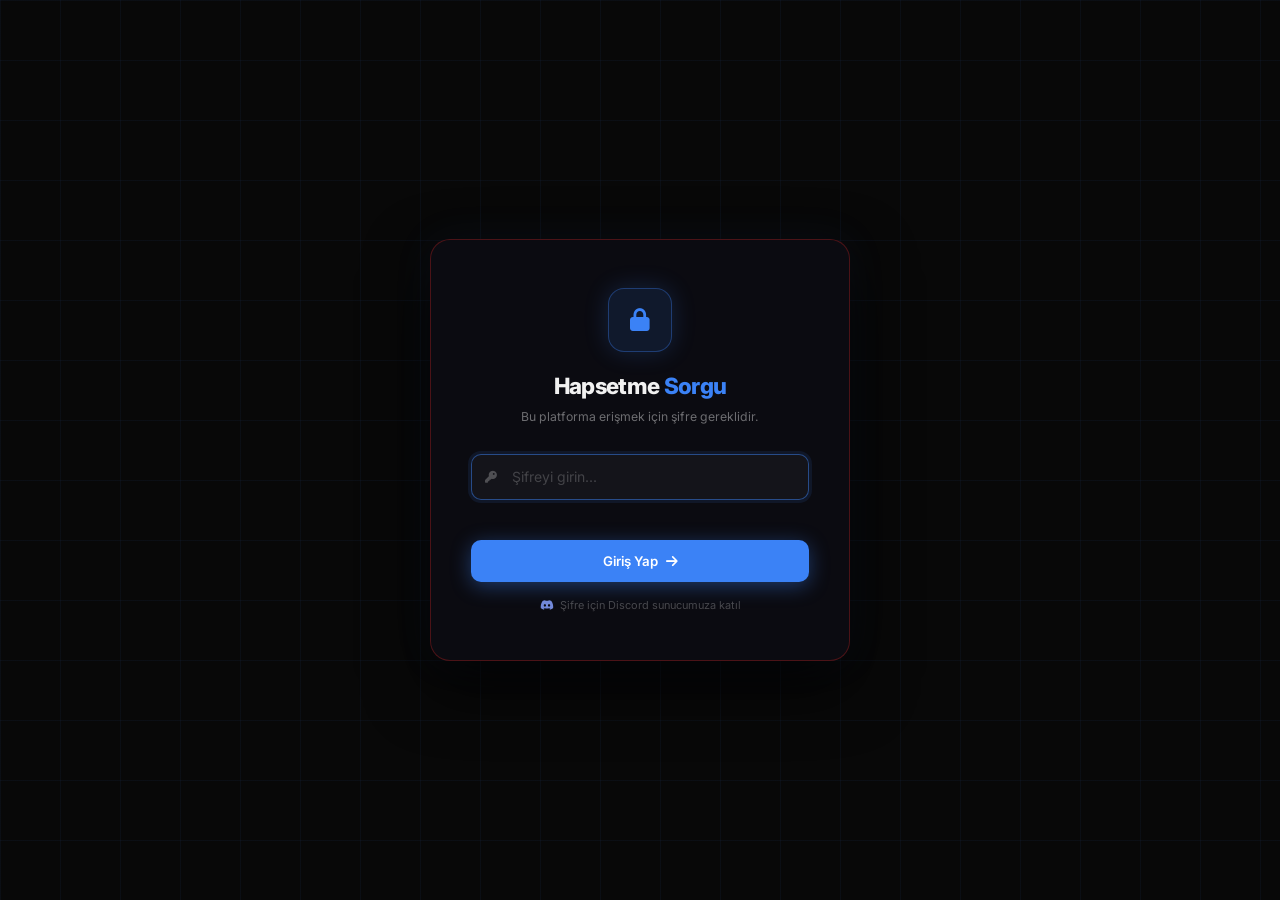
==== index.html @ 103f05a9 "Add files via upload" ====
<!DOCTYPE html>
<html lang="tr">
<head>
  <meta charset="UTF-8" />
  <meta name="viewport" content="width=device-width, initial-scale=1.0" />
  <title>Hapsetme Sorgu</title>
  <link rel="stylesheet" href="css/gate.css" />
  <link rel="stylesheet" href="css/music.css" />
  <link rel="stylesheet" href="css/panel.css" />
  <link rel="preconnect" href="https://fonts.googleapis.com" />
  <link rel="preconnect" href="https://fonts.gstatic.com" crossorigin />
  <link href="https://fonts.googleapis.com/css2?family=Inter:wght@300;400;500;600;700;800&family=JetBrains+Mono:wght@400;500;700&display=swap" rel="stylesheet" />
  <link rel="stylesheet" href="https://cdnjs.cloudflare.com/ajax/libs/font-awesome/6.5.0/css/all.min.css" />
</head>
<body>

  <!-- ══════ ŞİFRE EKRANI ══════ -->
  <div id="password-gate" class="gate-overlay">
    <div class="gate-box">
      <div class="gate-logo"><i class="fa-solid fa-lock"></i></div>
      <h2 class="gate-title">Hapsetme <span>Sorgu</span></h2>
      <p class="gate-desc">Bu platforma erişmek için şifre gereklidir.</p>
      <div class="gate-input-wrap">
        <i class="fa-solid fa-key gate-input-icon"></i>
        <input type="password" id="password-input" class="gate-input" placeholder="Şifreyi girin..." autocomplete="off" maxlength="64" />
      </div>
      <p class="gate-error" id="gate-error"></p>
      <button class="gate-btn" id="gate-btn"><span>Giriş Yap</span><i class="fa-solid fa-arrow-right"></i></button>
      <p class="gate-hint"><i class="fa-brands fa-discord"></i> Şifre için Discord sunucumuza katıl</p>
    </div>
  </div>

  <!-- ══════ TOS MODAL ══════ -->
  <div id="tos-modal" class="tos-overlay hidden">
    <div class="tos-box">
      <div class="tos-header"><i class="fa-solid fa-shield-halved"></i><h2>Kullanım Koşulları</h2></div>
      <div class="tos-body">
        <p>Hapsetme Sorgu platformunu kullanmadan önce aşağıdaki koşulları dikkatlice okuyun.</p>
        <h3><i class="fa-solid fa-circle-check"></i> Kabul Edilen Kullanım</h3>
        <ul>
          <li>Bu platform yalnızca <strong>yasal ve meşru</strong> amaçlarla kullanılabilir.</li>
          <li>Sorgulanan verilerin gizliliğine saygı gösterilmesi zorunludur.</li>
          <li>Elde edilen bilgiler üçüncü şahıslarla paylaşılamaz.</li>
        </ul>
        <h3><i class="fa-solid fa-circle-xmark"></i> Yasaklanan Kullanım</h3>
        <ul>
          <li>Kişileri taciz etmek, tehdit etmek veya zarar vermek amacıyla kullanmak.</li>
          <li>Verileri ticari amaçlarla satmak veya dağıtmak.</li>
          <li>Platformu otomatik araçlarla toplu sorgu yapmak için kullanmak.</li>
        </ul>
        <h3><i class="fa-solid fa-triangle-exclamation"></i> Sorumluluk Reddi</h3>
        <ul>
          <li>Platform, sorgulanan verilerin doğruluğunu garanti etmez.</li>
          <li>Kullanıcı, platforma erişimden kaynaklanan tüm yasal sorumluluğu kabul eder.</li>
        </ul>
        <p class="tos-footer-note">Bu koşulları ihlal eden kullanıcıların erişimi kalıcı olarak engellenecektir.</p>
      </div>
      <div class="tos-actions">
        <button class="tos-btn-reject" id="tos-reject"><i class="fa-solid fa-xmark"></i> Reddet</button>
        <button class="tos-btn-accept" id="tos-accept"><i class="fa-solid fa-check"></i> Okudum, Kabul Ediyorum</button>
      </div>
    </div>
  </div>

  <!-- ══════ YT REKLAM EKRANI ══════ -->
  <div id="yt-screen" class="yt-overlay hidden">
    <div class="yt-box">
      <a href="https://youtu.be/e0wCUWv7WUM" target="_blank" rel="noopener noreferrer" class="yt-thumb-link">
        <img src="https://img.youtube.com/vi/e0wCUWv7WUM/maxresdefault.jpg" alt="YouTube" class="yt-thumb" />
        <div class="yt-play-icon"><i class="fa-solid fa-play"></i></div>
      </a>
      <div class="yt-info">
        <p class="yt-msg">Sorgularımızı kullanmak için kanala <strong>abone olun</strong>, videoyu <strong>beğenin</strong> ve <strong>yorum yapın</strong>.</p>
        <div class="yt-timer-bar"><div class="yt-timer-fill" id="yt-fill"></div></div>
      </div>
    </div>
  </div>

  <!-- ══════ TOAST ══════ -->
  <div id="toast-container"></div>

  <!-- ══════ PARTİKÜL CANVAS ══════ -->
  <canvas id="particles-canvas" style="position:fixed;inset:0;width:100%;height:100%;z-index:0;pointer-events:none;"></canvas>

  <!-- ══════ ANA PANEL ══════ -->
  <div class="panel-root" style="position:relative;z-index:1;">

    <!-- ── SIDEBAR ── -->
    <aside class="sidebar" id="sidebar">
      <div class="sb-header">
        <div class="sb-logo">
          <span>Hapsetme<b> Sorgu</b></span>
        </div>
        <button class="sb-toggle-mobile" id="sb-close"><i class="fa-solid fa-xmark"></i></button>
      </div>

      <div class="sb-label">SORGU ÇÖZÜMLERİ</div>

      <nav class="sb-nav" id="sb-nav">
        <!-- Kategoriler JS tarafından inject edilir -->
      </nav>

      <div class="sb-footer">
        <a href="#" id="discord-btn" class="sb-discord">
          <i class="fa-brands fa-discord"></i> Discord
        </a>
        <span class="sb-version">v1.0.0</span>
      </div>
    </aside>

    <!-- ── İÇERİK ── -->
    <div class="panel-content">

      <!-- Üst bar -->
      <header class="panel-topbar">
        <button class="topbar-menu" id="sb-open"><i class="fa-solid fa-bars"></i></button>
        <div class="topbar-breadcrumb" id="topbar-breadcrumb">
          <span>Sorgu Çözümleri</span>
        </div>
        <!-- Hareketli duyuru -->
        <div class="topbar-announce" id="topbar-announce">
          <i class="fa-brands fa-discord"></i>
          <span>HAPSETME DISCORD SUNUCUMUZA BEKLENİYORSUNUZ!</span>
          <span class="ta-sep">·</span>
          <a href="https://discord.gg/hapsetme" target="_blank" rel="noopener noreferrer">discord.gg/hapsetme</a>
        </div>
        <div class="topbar-right">
          <div class="topbar-stat">
            <i class="fa-solid fa-database"></i>
            <span id="query-count">0</span> sorgu
          </div>
          <div class="topbar-status">
            <div class="status-dot-sm"></div>
            <span>Online</span>
          </div>
        </div>
      </header>

      <!-- Sorgu paneli -->
      <main class="query-panel" id="query-panel">
        <!-- Başlangıç ekranı -->
        <div class="welcome-screen" id="welcome-screen">
          <div class="welcome-icon"><i class="fa-solid fa-magnifying-glass"></i></div>
          <h2>Sorgu Çözümlerine Hoş Geldiniz</h2>
          <p>Sol menüden bir sorgu türü seçin.</p>
          <div class="welcome-stats">
            <div class="ws-item"><span id="api-count">9</span><label>Endpoint</label></div>
            <div class="ws-item"><span id="query-count-2">0</span><label>Toplam Sorgu</label></div>
          </div>
        </div>

        <!-- Aktif sorgu formu (JS inject) -->
        <div class="active-query hidden" id="active-query">
          <div class="aq-header">
            <div class="aq-title-wrap">
              <div class="aq-icon" id="aq-icon"><i class="fa-solid fa-magnifying-glass"></i></div>
              <div>
                <h2 class="aq-title" id="aq-title">—</h2>
                <p class="aq-desc" id="aq-desc">—</p>
              </div>
            </div>
          </div>

          <!-- Form alanları -->
          <div class="aq-form" id="aq-form"></div>

          <!-- Butonlar -->
          <div class="aq-actions">
            <button class="aq-btn-query" id="aq-btn-query">
              <i class="fa-solid fa-magnifying-glass"></i> Sorgula
            </button>
            <button class="aq-btn-clear" id="aq-btn-clear">
              <i class="fa-solid fa-rotate-left"></i> Temizle
            </button>
          </div>

          <!-- Sonuç alanı -->
          <div class="aq-result hidden" id="aq-result">
            <div class="aq-result-header">
              <div class="aq-result-left">
                <span class="aq-result-label"><i class="fa-solid fa-terminal"></i> Sonuç</span>
                <span class="aq-result-count" id="aq-result-count"></span>
                <span class="aq-result-time" id="aq-result-time"></span>
              </div>
              <div class="aq-result-actions">
                <button class="aq-rbtn" id="aq-btn-json"><i class="fa-solid fa-file-code"></i> JSON</button>
                <button class="aq-rbtn" id="aq-btn-txt"><i class="fa-solid fa-file-lines"></i> TXT</button>
                <button class="aq-rbtn" id="aq-btn-copy"><i class="fa-solid fa-copy"></i> Kopyala</button>
              </div>
            </div>

            <!-- Tablo görünümü -->
            <div class="aq-table-wrap" id="aq-table-wrap"></div>

            <!-- JSON görünümü (toggle) -->
            <div class="aq-json-wrap hidden" id="aq-json-wrap">
              <pre class="aq-json-body" id="aq-json-body"></pre>
            </div>
          </div>
        </div>
      </main>

      <footer class="panel-footer">
        © 2026 Hapsetme Sorgu — Tüm hakları saklıdır.
        <a href="#" id="footer-discord"><i class="fa-brands fa-discord"></i></a>
      </footer>
    </div>
  </div>

  <!-- ══════ SCRIPTS ══════ -->
  <script src="js/config.js"></script>
  <script src="js/gate.js"></script>
  <script src="js/apis.js"></script>
  <script src="js/panel.js"></script>
  <script src="js/security.js"></script>
  <script src="js/music.js"></script>
  <script src="js/particles.js"></script>

</body>
</html>
---- css/gate.css ----
﻿/* â•â•â•â•â•â•â•â•â•â•â•â•â•â•â•â•â•â•â•â•â•â•â•â•â•â•â•â•â•â•â•â•â•â•â•â•â•â•â•â•â•â•â•
   gate.css â€” Åifre EkranÄ± + TOS Modal
â•â•â•â•â•â•â•â•â•â•â•â•â•â•â•â•â•â•â•â•â•â•â•â•â•â•â•â•â•â•â•â•â•â•â•â•â•â•â•â•â•â•â• */

/* â”€â”€ Ortak overlay â”€â”€ */
.gate-overlay,
.tos-overlay {
  position: fixed;
  inset: 0;
  z-index: 10000;
  display: flex;
  align-items: center;
  justify-content: center;
  padding: 20px;
  background: #080808;
  opacity: 0;
  transition: opacity 0.4s ease;
}

.gate-overlay.visible,
.tos-overlay.visible {
  opacity: 1;
}

.gate-overlay.hidden,
.tos-overlay.hidden {
  display: none;
}

.gate-overlay.gate-success {
  opacity: 0;
  transition: opacity 0.5s ease;
  pointer-events: none;
}

/* â”€â”€ Arka plan grid â”€â”€ */
.gate-overlay::before,
.tos-overlay::before {
  content: '';
  position: absolute;
  inset: 0;
  background-image:
    linear-gradient(rgba(59,130,246,0.05) 1px, transparent 1px),
    linear-gradient(90deg, rgba(59,130,246,0.05) 1px, transparent 1px);
  background-size: 60px 60px;
  pointer-events: none;
}

/* â•â•â•â•â•â•â•â•â•â•â•â•â•â•â•â•â•â•â•â•â•â•â•â•â•â•â•â•â•â•â•â•
   ÅÄ°FRE KUTUSU
â•â•â•â•â•â•â•â•â•â•â•â•â•â•â•â•â•â•â•â•â•â•â•â•â•â•â•â•â•â•â•â• */
.gate-box {
  position: relative;
  width: 100%;
  max-width: 420px;
  background: rgba(12, 12, 18, 0.98);
  border: 1px solid rgba(220, 38, 38, 0.3);
  border-radius: 20px;
  padding: 48px 40px;
  text-align: center;
  box-shadow: 0 24px 64px rgba(0,0,0,0.8), 0 0 40px rgba(59,130,246,0.08);
  animation: gateSlideUp 0.5s cubic-bezier(0.16,1,0.3,1) both;
}

@keyframes gateSlideUp {
  from { opacity: 0; transform: translateY(32px) scale(0.97); }
  to   { opacity: 1; transform: translateY(0) scale(1); }
}

/* Logo */
.gate-logo {
  width: 64px; height: 64px;
  background: rgba(59,130,246,0.12);
  border: 1px solid rgba(59,130,246,0.35);
  border-radius: 16px;
  display: flex; align-items: center; justify-content: center;
  font-size: 1.6rem; color: #3b82f6;
  margin: 0 auto 20px;
  box-shadow: 0 0 24px rgba(59,130,246,0.2);
}

/* BaÅŸlÄ±k */
.gate-title {
  font-size: 1.6rem;
  font-weight: 800;
  color: #f1f1f1;
  margin-bottom: 8px;
  letter-spacing: -0.03em;
}
.gate-title span { color: #3b82f6; }

.gate-desc {
  font-size: 0.875rem;
  color: rgba(255,255,255,0.4);
  margin-bottom: 28px;
  line-height: 1.6;
}

/* Input */
.gate-input-wrap {
  position: relative;
  margin-bottom: 8px;
}
.gate-input-icon {
  position: absolute;
  left: 14px; top: 50%;
  transform: translateY(-50%);
  color: rgba(255,255,255,0.25);
  font-size: 0.85rem;
  pointer-events: none;
}
.gate-input {
  width: 100%;
  padding: 13px 16px 13px 40px;
  background: rgba(255,255,255,0.04);
  border: 1px solid rgba(255,255,255,0.1);
  border-radius: 10px;
  color: #f1f1f1;
  font-size: 1rem;
  font-family: 'JetBrains Mono', monospace;
  outline: none;
  letter-spacing: 0.12em;
  transition: border-color 0.2s, box-shadow 0.2s;
}
.gate-input::placeholder {
  color: rgba(255,255,255,0.2);
  letter-spacing: 0;
  font-family: 'Inter', sans-serif;
}
.gate-input:focus {
  border-color: rgba(59,130,246,0.5);
  box-shadow: 0 0 0 3px rgba(59,130,246,0.1);
}

/* Hata */
.gate-error {
  min-height: 20px;
  font-size: 0.8rem;
  color: #60a5fa;
  margin-bottom: 12px;
  text-align: left;
}

/* GiriÅŸ Butonu */
.gate-btn {
  width: 100%;
  display: flex; align-items: center; justify-content: center; gap: 8px;
  padding: 13px 24px;
  background: #3b82f6;
  color: #fff;
  border: none; border-radius: 10px;
  font-size: 0.95rem; font-weight: 600;
  cursor: pointer;
  box-shadow: 0 4px 20px rgba(59,130,246,0.4);
  transition: all 0.2s ease;
  margin-bottom: 16px;
}
.gate-btn:hover:not(:disabled) {
  background: #60a5fa;
  box-shadow: 0 4px 28px rgba(59,130,246,0.6);
  transform: translateY(-1px);
}
.gate-btn:disabled {
  opacity: 0.5;
  cursor: not-allowed;
  transform: none;
}

/* Ä°pucu */
.gate-hint {
  font-size: 0.78rem;
  color: rgba(255,255,255,0.25);
  display: flex; align-items: center; justify-content: center; gap: 6px;
}
.gate-hint i { color: #7289da; }

/* Shake */
.shake-anim {
  animation: shake 0.4s ease;
}

/* â•â•â•â•â•â•â•â•â•â•â•â•â•â•â•â•â•â•â•â•â•â•â•â•â•â•â•â•â•â•â•â•
   TOS MODAL
â•â•â•â•â•â•â•â•â•â•â•â•â•â•â•â•â•â•â•â•â•â•â•â•â•â•â•â•â•â•â•â• */
.tos-overlay {
  background: rgba(5,5,8,0.95);
  backdrop-filter: blur(8px);
  align-items: flex-end;
}

@media (min-width: 600px) {
  .tos-overlay { align-items: center; }
}

.tos-box {
  width: 100%;
  max-width: 640px;
  max-height: 90vh;
  background: rgba(12,12,18,0.99);
  border: 1px solid rgba(59,130,246,0.25);
  border-radius: 20px 20px 0 0;
  display: flex; flex-direction: column;
  overflow: hidden;
  animation: tosSlideUp 0.45s cubic-bezier(0.16,1,0.3,1) both;
  box-shadow: 0 -8px 48px rgba(0,0,0,0.6);
}

@media (min-width: 600px) {
  .tos-box {
    border-radius: 20px;
    animation: gateSlideUp 0.45s cubic-bezier(0.16,1,0.3,1) both;
  }
}

@keyframes tosSlideUp {
  from { transform: translateY(100%); }
  to   { transform: translateY(0); }
}

.tos-closing {
  animation: tosSlideDown 0.4s ease forwards !important;
}
@keyframes tosSlideDown {
  to { transform: translateY(100%); opacity: 0; }
}

/* TOS baÅŸlÄ±k */
.tos-header {
  display: flex; align-items: center; gap: 12px;
  padding: 24px 28px 20px;
  border-bottom: 1px solid rgba(255,255,255,0.07);
  flex-shrink: 0;
}
.tos-header i {
  font-size: 1.3rem; color: #3b82f6;
}
.tos-header h2 {
  font-size: 1.15rem; font-weight: 700;
  color: #f1f1f1;
}

/* TOS iÃ§erik */
.tos-body {
  padding: 20px 28px;
  overflow-y: auto;
  flex: 1;
  line-height: 1.75;
  color: rgba(255,255,255,0.7);
  font-size: 0.875rem;
}
.tos-body h3 {
  font-size: 0.85rem;
  font-weight: 700;
  color: #f1f1f1;
  margin: 20px 0 8px;
  display: flex; align-items: center; gap: 8px;
}
.tos-body h3 .fa-circle-check { color: #22c55e; }
.tos-body h3 .fa-circle-xmark { color: #60a5fa; }
.tos-body h3 .fa-triangle-exclamation { color: #f59e0b; }
.tos-body ul {
  padding-left: 20px; margin-bottom: 4px;
}
.tos-body ul li {
  margin-bottom: 6px;
}
.tos-body p { margin-bottom: 10px; }
.tos-footer-note {
  margin-top: 16px;
  padding: 12px 16px;
  background: rgba(59,130,246,0.08);
  border: 1px solid rgba(59,130,246,0.2);
  border-radius: 8px;
  color: rgba(255,255,255,0.5);
  font-size: 0.8rem;
}

/* TOS scrollbar */
.tos-body::-webkit-scrollbar { width: 4px; }
.tos-body::-webkit-scrollbar-thumb { background: rgba(59,130,246,0.3); border-radius: 2px; }

/* TOS butonlar */
.tos-actions {
  display: flex; gap: 10px;
  padding: 16px 28px 24px;
  border-top: 1px solid rgba(255,255,255,0.07);
  flex-shrink: 0;
}
.tos-btn-reject {
  display: flex; align-items: center; gap: 7px;
  padding: 11px 20px;
  background: rgba(255,255,255,0.05);
  border: 1px solid rgba(255,255,255,0.1);
  border-radius: 10px;
  color: rgba(255,255,255,0.5);
  font-size: 0.875rem; font-weight: 500;
  cursor: pointer;
  transition: all 0.2s;
  white-space: nowrap;
}
.tos-btn-reject:hover {
  border-color: #60a5fa;
  color: #60a5fa;
}
.tos-btn-accept {
  flex: 1;
  display: flex; align-items: center; justify-content: center; gap: 8px;
  padding: 11px 20px;
  background: #3b82f6;
  border: none; border-radius: 10px;
  color: #fff;
  font-size: 0.875rem; font-weight: 600;
  cursor: pointer;
  box-shadow: 0 4px 16px rgba(59,130,246,0.35);
  transition: all 0.2s;
}
.tos-btn-accept:hover {
  background: #60a5fa;
  box-shadow: 0 4px 24px rgba(59,130,246,0.5);
  transform: translateY(-1px);
}

/* Mobil */
@media (max-width: 480px) {
  .gate-box { padding: 36px 24px; }
  .tos-actions { flex-direction: column; }
  .tos-btn-reject { justify-content: center; }
}
---- css/music.css ----
/* ═══════════════════════════════════════════
   music.css — Müzik Çalar Widget
   Sağ alt köşede sabit, glassmorphism stili
═══════════════════════════════════════════ */

.music-widget {
  position: fixed;
  bottom: 28px;
  right: 28px;
  z-index: 500;
  font-family: var(--font-sans, 'Inter', sans-serif);
}

/* ── Toggle (müzik notu) butonu ── */
.mp-toggle {
  position: absolute;
  bottom: 0; right: 0;
  width: 52px; height: 52px;
  border-radius: 50%;
  background: var(--red, #dc2626);
  color: #fff;
  font-size: 1.1rem;
  display: flex; align-items: center; justify-content: center;
  box-shadow: 0 4px 20px rgba(220,38,38,0.5);
  transition: all 0.25s cubic-bezier(0.4,0,0.2,1);
  z-index: 2;
  border: none; cursor: pointer;
}
.mp-toggle:hover {
  transform: scale(1.1);
  box-shadow: 0 4px 32px rgba(220,38,38,0.7);
}
.mp-toggle.active {
  background: #1a1a2e;
  box-shadow: 0 0 0 2px var(--red, #dc2626), 0 4px 20px rgba(220,38,38,0.4);
}
.mp-toggle i {
  transition: transform 0.35s ease;
}
.mp-toggle.active i {
  transform: rotate(20deg);
}

/* ── Ana panel ── */
.mp-panel {
  position: absolute;
  bottom: 64px; right: 0;
  width: 300px;
  background: rgba(12, 12, 18, 0.97);
  border: 1px solid rgba(220, 38, 38, 0.3);
  border-radius: 18px;
  backdrop-filter: blur(24px);
  box-shadow: 0 16px 48px rgba(0,0,0,0.7), 0 0 0 1px rgba(255,255,255,0.05);
  overflow: hidden;

  /* Kapalı hali */
  opacity: 0;
  transform: translateY(12px) scale(0.96);
  pointer-events: none;
  transition: opacity 0.3s ease, transform 0.3s cubic-bezier(0.16,1,0.3,1);
  transform-origin: bottom right;
}
.mp-panel.visible {
  opacity: 1;
  transform: translateY(0) scale(1);
  pointer-events: all;
}

/* ── Başlık ── */
.mp-header {
  display: flex; align-items: center; justify-content: space-between;
  padding: 14px 16px 10px;
  border-bottom: 1px solid rgba(255,255,255,0.06);
}
.mp-label {
  font-size: 0.75rem; font-weight: 600;
  color: rgba(255,255,255,0.4);
  letter-spacing: 0.08em; text-transform: uppercase;
  display: flex; align-items: center; gap: 6px;
}
.mp-label i { color: var(--red, #dc2626); }
.mp-close {
  width: 26px; height: 26px; border-radius: 50%;
  background: rgba(255,255,255,0.06);
  color: rgba(255,255,255,0.4); font-size: 0.75rem;
  display: flex; align-items: center; justify-content: center;
  transition: all 0.2s;
  border: none; cursor: pointer;
}
.mp-close:hover { background: rgba(220,38,38,0.2); color: var(--red, #dc2626); }

/* ── Şarkı bilgisi ── */
.mp-track {
  display: flex; align-items: center; gap: 14px;
  padding: 16px 16px 12px;
}
.mp-cover {
  width: 52px; height: 52px; flex-shrink: 0;
  border-radius: 12px;
  background: linear-gradient(135deg, #1a0000, #3d0000);
  border: 1px solid rgba(220,38,38,0.4);
  display: flex; align-items: center; justify-content: center;
  color: var(--red, #dc2626); font-size: 1.2rem;
  box-shadow: 0 4px 16px rgba(220,38,38,0.25);
  transition: transform 0.3s ease;
}
/* Cover sabit kalır, dönmez */
.mp-cover.spinning {
  /* animasyon yok — intentionally removed */
}
.mp-meta { flex: 1; overflow: hidden; }
.mp-title {
  display: block;
  font-size: 0.92rem; font-weight: 700;
  color: #f1f1f1;
  white-space: nowrap; overflow: hidden; text-overflow: ellipsis;
}
.mp-artist {
  display: block; margin-top: 3px;
  font-size: 0.75rem; color: rgba(255,255,255,0.4);
  text-transform: uppercase; letter-spacing: 0.06em;
}

/* ── Progress bar ── */
.mp-progress-wrap {
  padding: 0 16px;
  cursor: pointer;
}
.mp-progress-bg {
  position: relative; height: 4px;
  background: rgba(255,255,255,0.08);
  border-radius: 4px; overflow: visible;
}
.mp-progress-fill {
  height: 100%; width: 0%;
  background: linear-gradient(90deg, var(--red, #dc2626), #ff6b6b);
  border-radius: 4px;
  transition: width 0.1s linear;
  position: relative;
}
.mp-progress-fill::after {
  content: '';
  position: absolute; right: -6px; top: 50%;
  width: 12px; height: 12px;
  background: #fff; border-radius: 50%;
  transform: translateY(-50%) scale(0);
  transition: transform 0.2s ease;
  box-shadow: 0 0 6px rgba(220,38,38,0.6);
}
.mp-progress-wrap:hover .mp-progress-fill::after {
  transform: translateY(-50%) scale(1);
}

.mp-times {
  display: flex; justify-content: space-between;
  padding: 5px 16px 0;
  font-size: 0.7rem; color: rgba(255,255,255,0.3);
  font-family: 'JetBrains Mono', monospace;
}

/* ── Kontroller ── */
.mp-controls {
  display: flex; align-items: center; justify-content: center; gap: 16px;
  padding: 14px 16px;
}
.mp-btn {
  display: flex; align-items: center; justify-content: center;
  border-radius: 50%; border: none; cursor: pointer;
  transition: all 0.2s ease;
  color: rgba(255,255,255,0.7);
}
.mp-btn:hover { color: #fff; transform: scale(1.1); }

.mp-btn-sm {
  width: 38px; height: 38px;
  background: rgba(255,255,255,0.06);
  font-size: 0.95rem;
}
.mp-btn-sm:hover { background: rgba(255,255,255,0.12); }

.mp-btn-main {
  width: 50px; height: 50px;
  background: var(--red, #dc2626);
  font-size: 1.1rem; color: #fff;
  box-shadow: 0 4px 16px rgba(220,38,38,0.4);
}
.mp-btn-main:hover {
  background: #ef4444;
  box-shadow: 0 4px 24px rgba(220,38,38,0.6);
  transform: scale(1.08);
}

/* ── Ses seviyesi ── */
.mp-volume-row {
  display: flex; align-items: center; gap: 10px;
  padding: 0 16px 14px;
}
.mp-vol-icon { font-size: 0.75rem; color: rgba(255,255,255,0.3); }
.mp-volume-track {
  flex: 1; height: 3px;
  background: rgba(255,255,255,0.08);
  border-radius: 3px; cursor: pointer;
  position: relative;
}
.mp-volume-fill {
  height: 100%; width: 70%;
  background: rgba(220,38,38,0.7);
  border-radius: 3px;
  transition: width 0.15s ease;
}

/* ── Playlist ── */
.mp-playlist-wrap {
  border-top: 1px solid rgba(255,255,255,0.06);
  max-height: 180px;
  overflow-y: auto;
}
.mp-pl-header {
  padding: 10px 16px 8px;
  font-size: 0.72rem; font-weight: 600;
  color: rgba(255,255,255,0.3); letter-spacing: 0.08em;
  text-transform: uppercase;
  display: flex; align-items: center; gap: 8px;
}
.mp-pl-header i { color: var(--red, #dc2626); }
.mp-pl-count {
  margin-left: auto;
  background: rgba(220,38,38,0.15);
  color: var(--red, #dc2626);
  padding: 2px 7px; border-radius: 99px;
  font-size: 0.68rem;
}
.mp-playlist-items { padding: 0 8px 8px; }
.mp-pl-item {
  display: flex; align-items: center; gap: 10px;
  padding: 8px 10px; border-radius: 8px;
  cursor: pointer; transition: background 0.2s;
}
.mp-pl-item:hover { background: rgba(255,255,255,0.05); }
.mp-pl-item.active {
  background: rgba(220,38,38,0.12);
  border: 1px solid rgba(220,38,38,0.2);
}
.mp-pl-num {
  font-size: 0.7rem; color: rgba(255,255,255,0.25);
  width: 16px; text-align: center; flex-shrink: 0;
  font-family: 'JetBrains Mono', monospace;
}
.mp-pl-info { flex: 1; overflow: hidden; }
.mp-pl-title {
  display: block; font-size: 0.82rem; font-weight: 600; color: #e0e0e0;
  white-space: nowrap; overflow: hidden; text-overflow: ellipsis;
}
.mp-pl-artist {
  display: block; font-size: 0.7rem; color: rgba(255,255,255,0.3);
  white-space: nowrap; overflow: hidden; text-overflow: ellipsis;
}
.mp-pl-playing {
  color: var(--red, #dc2626); font-size: 0.75rem; flex-shrink: 0;
  animation: vol-pulse 1.2s ease-in-out infinite;
}
@keyframes vol-pulse {
  0%,100% { opacity: 1; }
  50%      { opacity: 0.4; }
}

/* Playlist scrollbar */
.mp-playlist-wrap::-webkit-scrollbar { width: 4px; }
.mp-playlist-wrap::-webkit-scrollbar-thumb { background: rgba(220,38,38,0.3); border-radius: 2px; }

/* ── Mobil ── */
@media (max-width: 480px) {
  .music-widget { bottom: 16px; right: 16px; }
  .mp-panel { width: calc(100vw - 32px); right: 0; }
}
---- css/panel.css ----
﻿/* ═══════════════════════════════════════
   panel.css — Ana panel layout
   Hapsetme Sorgu
═══════════════════════════════════════ */

*, *::before, *::after { box-sizing: border-box; margin: 0; padding: 0; }

:root {
  --bg:        #06080f;
  --bg2:       #0a0f1e;
  --bg3:       #0f1628;
  --bg4:       #162035;
  --border:    rgba(59,130,246,0.08);
  --red:       #3b82f6;
  --red-dim:   rgba(59,130,246,0.12);
  --red-glow:  rgba(59,130,246,0.35);
  --accent:    #3b82f6;
  --accent-dim:rgba(59,130,246,0.15);
  --text:      #e6edf3;
  --text2:     #8b949e;
  --text3:     #484f58;
  --green:     #22c55e;
  --font:      'Inter', system-ui, sans-serif;
  --mono:      'JetBrains Mono', monospace;
  --r:         8px;
  --tr:        0.2s ease;
  --sb-width:  260px;
}

html, body { height: 100%; background: var(--bg); color: var(--text); font-family: var(--font); font-size: 14px; -webkit-font-smoothing: antialiased; overflow: hidden; }

a { color: inherit; text-decoration: none; }
button { cursor: pointer; border: none; background: none; font-family: inherit; color: inherit; }
ul { list-style: none; }

/* ─── SCROLLBAR ─── */
::-webkit-scrollbar { width: 5px; height: 5px; }
::-webkit-scrollbar-track { background: transparent; }
::-webkit-scrollbar-thumb { background: var(--bg4); border-radius: 3px; }
::-webkit-scrollbar-thumb:hover { background: var(--text3); }

/* ═══════════════════════════════════════
   PANEL ROOT
═══════════════════════════════════════ */
.panel-root {
  display: flex;
  height: 100vh;
  overflow: hidden;
}

/* ═══════════════════════════════════════
   SIDEBAR
═══════════════════════════════════════ */
.sidebar {
  width: var(--sb-width);
  min-width: var(--sb-width);
  background: var(--bg2);
  border-right: 1px solid var(--border);
  display: flex;
  flex-direction: column;
  height: 100vh;
  overflow: hidden;
  transition: transform var(--tr);
  z-index: 200;
  flex-shrink: 0;
}

/* Logo */
.sb-header {
  display: flex;
  align-items: center;
  justify-content: space-between;
  padding: 18px 16px;
  border-bottom: 1px solid var(--border);
  flex-shrink: 0;
}
.sb-logo {
  display: flex;
  align-items: center;
  gap: 10px;
  font-size: 15px;
  font-weight: 600;
}
.sb-logo i { color: var(--red); font-size: 16px; }
.sb-logo b { color: var(--red); font-weight: 700; }
.sb-toggle-mobile {
  display: none;
  padding: 4px 8px;
  color: var(--text2);
  font-size: 16px;
  border-radius: var(--r);
  transition: color var(--tr);
}
.sb-toggle-mobile:hover { color: var(--text); }

/* Section label */
.sb-label {
  padding: 16px 16px 6px;
  font-size: 10px;
  font-weight: 700;
  letter-spacing: 0.1em;
  color: var(--text3);
  text-transform: uppercase;
  flex-shrink: 0;
}

/* Nav */
.sb-nav {
  flex: 1;
  overflow-y: auto;
  padding: 4px 8px 16px;
}

/* Kategori başlığı */
.sb-category {
  margin-bottom: 2px;
}
.sb-cat-btn {
  width: 100%;
  display: flex;
  align-items: center;
  gap: 10px;
  padding: 9px 10px;
  border-radius: var(--r);
  font-size: 13px;
  font-weight: 600;
  color: var(--text);
  transition: background var(--tr);
  cursor: pointer;
}
.sb-cat-btn:hover { background: var(--bg3); }
.sb-cat-btn.open { background: var(--red-dim); color: var(--red); }
.sb-cat-btn i.cat-icon { font-size: 14px; color: inherit; opacity: 0.85; }
.sb-cat-btn .cat-name { flex: 1; text-align: left; }
.sb-cat-btn .cat-arrow {
  font-size: 11px;
  color: var(--text3);
  transition: transform 0.2s;
}
.sb-cat-btn.open .cat-arrow { transform: rotate(90deg); }

/* Kategori içindeki öğeler */
.sb-items {
  display: none;
  padding: 2px 0 4px 20px;
}
.sb-items.visible { display: block; }

.sb-item {
  display: flex;
  align-items: center;
  gap: 8px;
  padding: 7px 10px;
  border-radius: var(--r);
  font-size: 13px;
  color: var(--text2);
  cursor: pointer;
  transition: background var(--tr), color var(--tr);
  white-space: nowrap;
  overflow: hidden;
  text-overflow: ellipsis;
}
.sb-item::before {
  content: '';
  width: 5px;
  height: 5px;
  border-radius: 50%;
  background: var(--text3);
  flex-shrink: 0;
  transition: background var(--tr);
}
.sb-item:hover { background: var(--bg3); color: var(--text); }
.sb-item:hover::before { background: var(--text2); }
.sb-item.active {
  background: var(--accent-dim);
  color: var(--accent);
  font-weight: 600;
}
.sb-item.active::before { background: var(--accent); }

/* Footer */
.sb-footer {
  padding: 12px 16px;
  border-top: 1px solid var(--border);
  display: flex;
  align-items: center;
  justify-content: space-between;
  flex-shrink: 0;
}
.sb-discord {
  display: flex;
  align-items: center;
  gap: 6px;
  font-size: 12px;
  color: #7289da;
  transition: color var(--tr);
}
.sb-discord:hover { color: #fff; }
.sb-version { font-size: 11px; color: var(--text3); font-family: var(--mono); }

/* ═══════════════════════════════════════
   PANEL CONTENT
═══════════════════════════════════════ */
.panel-content {
  flex: 1;
  display: flex;
  flex-direction: column;
  overflow: hidden;
  min-width: 0;
}

/* Topbar */
.panel-topbar {
  height: 52px;
  background: var(--bg2);
  border-bottom: 1px solid var(--border);
  display: flex;
  align-items: center;
  gap: 12px;
  padding: 0 20px;
  flex-shrink: 0;
}
.topbar-menu {
  display: none;
  padding: 6px 8px;
  color: var(--text2);
  font-size: 15px;
  border-radius: var(--r);
  transition: color var(--tr);
}
.topbar-menu:hover { color: var(--text); }
.topbar-breadcrumb {
  flex: 1;
  font-size: 13px;
  color: var(--text2);
  display: flex;
  align-items: center;
  gap: 6px;
}
.topbar-breadcrumb .bc-sep { color: var(--text3); }
.topbar-breadcrumb .bc-active { color: var(--text); font-weight: 600; }
.topbar-right {
  display: flex;
  align-items: center;
  gap: 16px;
}
.topbar-stat {
  display: flex;
  align-items: center;
  gap: 6px;
  font-size: 12px;
  color: var(--text2);
}
.topbar-stat i { color: var(--accent); }
.topbar-status {
  display: flex;
  align-items: center;
  gap: 6px;
  font-size: 12px;
  color: var(--green);
}
.status-dot-sm {
  width: 7px; height: 7px;
  border-radius: 50%;
  background: var(--green);
  box-shadow: 0 0 6px rgba(34,197,94,0.6);
}

/* Query panel */
.query-panel {
  flex: 1;
  overflow-y: auto;
  padding: 24px;
}

/* Welcome screen */
.welcome-screen {
  display: flex;
  flex-direction: column;
  align-items: center;
  justify-content: center;
  min-height: 60vh;
  text-align: center;
  gap: 16px;
}
.welcome-icon {
  width: 64px; height: 64px;
  background: var(--red-dim);
  border: 1px solid rgba(59,130,246,0.25);
  border-radius: 16px;
  display: flex; align-items: center; justify-content: center;
  font-size: 24px; color: var(--red);
  margin-bottom: 8px;
}
.welcome-screen h2 { font-size: 20px; font-weight: 700; }
.welcome-screen p { color: var(--text2); font-size: 14px; }
.welcome-stats {
  display: flex;
  gap: 32px;
  margin-top: 16px;
}
.ws-item {
  display: flex; flex-direction: column; align-items: center; gap: 4px;
}
.ws-item span { font-size: 28px; font-weight: 800; color: var(--red); font-family: var(--mono); }
.ws-item label { font-size: 11px; color: var(--text3); }

/* ─── Aktif sorgu ─── */
.active-query.hidden { display: none; }

.aq-header {
  margin-bottom: 24px;
}
.aq-title-wrap {
  display: flex;
  align-items: flex-start;
  gap: 16px;
}
.aq-icon {
  width: 44px; height: 44px;
  background: var(--red-dim);
  border: 1px solid rgba(59,130,246,0.3);
  border-radius: 10px;
  display: flex; align-items: center; justify-content: center;
  font-size: 16px; color: var(--red);
  flex-shrink: 0;
}
.aq-title { font-size: 18px; font-weight: 700; margin-bottom: 4px; }
.aq-desc { font-size: 13px; color: var(--text2); line-height: 1.6; }

/* Form */
.aq-form {
  display: grid;
  grid-template-columns: repeat(auto-fill, minmax(220px, 1fr));
  gap: 14px;
  margin-bottom: 20px;
}
.aq-field { display: flex; flex-direction: column; gap: 6px; }
.aq-label {
  font-size: 12px;
  font-weight: 600;
  color: var(--text2);
  display: flex;
  align-items: center;
  gap: 6px;
}
.aq-required { color: var(--red); }
.aq-optional {
  font-size: 10px;
  color: var(--text3);
  background: var(--bg4);
  padding: 1px 6px;
  border-radius: 4px;
}
.aq-input {
  padding: 10px 13px;
  background: var(--bg3);
  border: 1px solid var(--border);
  border-radius: var(--r);
  color: var(--text);
  font-size: 13px;
  font-family: var(--mono);
  outline: none;
  transition: border-color var(--tr), box-shadow var(--tr);
}
.aq-input::placeholder { color: var(--text3); font-family: var(--font); }
.aq-input:focus {
  border-color: var(--accent);
  box-shadow: 0 0 0 3px rgba(59,130,246,0.12);
}
.aq-input.error {
  border-color: var(--red);
  box-shadow: 0 0 0 3px rgba(59,130,246,0.12);
  animation: shake 0.3s ease;
}
.aq-hint { font-size: 11px; color: var(--text3); }

@keyframes shake {
  0%,100% { transform: translateX(0); }
  25% { transform: translateX(-5px); }
  75% { transform: translateX(5px); }
}

/* Butonlar */
.aq-actions { display: flex; gap: 10px; margin-bottom: 24px; }
.aq-btn-query {
  display: flex; align-items: center; gap: 8px;
  padding: 10px 22px;
  background: var(--red);
  color: #fff;
  border-radius: var(--r);
  font-size: 13px; font-weight: 600;
  box-shadow: 0 4px 14px rgba(59,130,246,0.3);
  transition: background var(--tr), box-shadow var(--tr), transform var(--tr);
}
.aq-btn-query:hover { background: #60a5fa; box-shadow: 0 4px 20px rgba(59,130,246,0.5); transform: translateY(-1px); }
.aq-btn-query:disabled { opacity: 0.6; cursor: not-allowed; transform: none; }

.aq-btn-clear {
  display: flex; align-items: center; gap: 8px;
  padding: 10px 18px;
  background: var(--bg4);
  border: 1px solid var(--border);
  border-radius: var(--r);
  font-size: 13px; color: var(--text2);
  transition: border-color var(--tr), color var(--tr);
}
.aq-btn-clear:hover { border-color: var(--red); color: var(--text); }

/* Loading spinner */
.aq-spinner {
  display: inline-block;
  width: 14px; height: 14px;
  border: 2px solid rgba(255,255,255,0.3);
  border-top-color: #fff;
  border-radius: 50%;
  animation: spin 0.7s linear infinite;
}
@keyframes spin { to { transform: rotate(360deg); } }

/* ─── SONUÇ ─── */
.aq-result.hidden { display: none; }
.aq-result {
  background: var(--bg2);
  border: 1px solid var(--border);
  border-radius: 10px;
  overflow: hidden;
}
.aq-result.success { border-color: rgba(34,197,94,0.3); }
.aq-result.error   { border-color: rgba(59,130,246,0.3); }

.aq-result-header {
  display: flex;
  align-items: center;
  justify-content: space-between;
  padding: 10px 16px;
  border-bottom: 1px solid var(--border);
  background: var(--bg3);
  flex-wrap: wrap;
  gap: 8px;
}
.aq-result-left { display: flex; align-items: center; gap: 10px; }
.aq-result-label {
  font-size: 12px;
  font-weight: 700;
  color: var(--text2);
  font-family: var(--mono);
  display: flex; align-items: center; gap: 6px;
}
.aq-result-label i { color: var(--red); }
.aq-result-count {
  font-size: 11px;
  background: var(--accent-dim);
  color: var(--accent);
  padding: 2px 8px;
  border-radius: 99px;
  font-weight: 600;
}
.aq-result-time { font-size: 11px; color: var(--text3); font-family: var(--mono); }
.aq-result-actions { display: flex; gap: 6px; }
.aq-rbtn {
  display: flex; align-items: center; gap: 5px;
  padding: 5px 10px;
  background: var(--bg4);
  border: 1px solid var(--border);
  border-radius: 6px;
  font-size: 11px; font-weight: 600; color: var(--text2);
  transition: border-color var(--tr), color var(--tr);
}
.aq-rbtn:hover { border-color: var(--accent); color: var(--accent); }

/* Tablo */
.aq-table-wrap {
  overflow-x: auto;
  max-height: 420px;
  overflow-y: auto;
}
.aq-table {
  width: 100%;
  border-collapse: collapse;
  font-size: 12px;
}
.aq-table th {
  padding: 10px 14px;
  background: var(--bg3);
  color: var(--text3);
  font-weight: 700;
  text-transform: uppercase;
  letter-spacing: 0.05em;
  white-space: nowrap;
  border-bottom: 1px solid var(--border);
  position: sticky; top: 0;
  text-align: left;
}
.aq-table td {
  padding: 9px 14px;
  border-bottom: 1px solid rgba(255,255,255,0.04);
  color: var(--text);
  white-space: nowrap;
}
.aq-table tr:last-child td { border-bottom: none; }
.aq-table tr:hover td { background: rgba(255,255,255,0.02); }
.aq-table .td-copy {
  padding: 6px;
}
.aq-row-copy {
  display: flex; align-items: center; gap: 4px;
  padding: 4px 10px;
  background: var(--bg4);
  border: 1px solid var(--border);
  border-radius: 6px;
  font-size: 11px; color: var(--text2);
  transition: border-color var(--tr), color var(--tr);
  white-space: nowrap;
}
.aq-row-copy:hover { border-color: var(--accent); color: var(--accent); }

/* JSON görünümü */
.aq-json-wrap.hidden { display: none; }
.aq-json-body {
  padding: 16px;
  font-family: var(--mono);
  font-size: 12px;
  line-height: 1.7;
  color: #c9d1d9;
  white-space: pre-wrap;
  word-break: break-all;
  max-height: 420px;
  overflow-y: auto;
}
.json-key  { color: #79c0ff; }
.json-str  { color: #a5d6ff; }
.json-num  { color: #f8c555; }
.json-bool { color: #ff7b72; }
.json-null { color: #8b949e; }

/* Hata mesajı */
.aq-error-box {
  padding: 20px;
  display: flex;
  align-items: center;
  gap: 12px;
  color: #fca5a5;
  font-size: 13px;
}
.aq-error-box i { font-size: 18px; color: var(--red); }

/* Panel footer */
.panel-footer {
  padding: 10px 20px;
  border-top: 1px solid var(--border);
  font-size: 11px;
  color: var(--text3);
  display: flex;
  align-items: center;
  gap: 8px;
  flex-shrink: 0;
}
.panel-footer a { color: #7289da; transition: color var(--tr); }
.panel-footer a:hover { color: #fff; }

/* ═══════════════════════════════════════
   TOAST
═══════════════════════════════════════ */
#toast-container {
  position: fixed; bottom: 20px; right: 20px; z-index: 9999;
  display: flex; flex-direction: column; gap: 8px;
  pointer-events: none;
}
.toast {
  display: flex; align-items: center; gap: 10px;
  padding: 11px 14px;
  min-width: 240px; max-width: 340px;
  background: var(--bg3);
  border: 1px solid var(--border);
  border-radius: var(--r);
  box-shadow: 0 8px 24px rgba(0,0,0,0.5);
  pointer-events: all;
  transform: translateX(120%);
  opacity: 0;
  transition: transform 0.3s ease, opacity 0.3s ease;
  font-size: 13px;
}
.toast.show { transform: translateX(0); opacity: 1; }
.toast-icon { flex-shrink: 0; }
.toast-msg  { flex: 1; }
.toast-close { color: var(--text3); padding: 2px 4px; border-radius: 4px; transition: color var(--tr); }
.toast-close:hover { color: var(--text); }
.toast-success .toast-icon { color: var(--green); }
.toast-error   .toast-icon { color: var(--red); }
.toast-info    .toast-icon { color: var(--accent); }
.toast-warning .toast-icon { color: #f59e0b; }

/* ═══════════════════════════════════════
   MOBİL
═══════════════════════════════════════ */
@media (max-width: 768px) {
  .sidebar {
    position: fixed;
    top: 0; left: 0; bottom: 0;
    transform: translateX(-100%);
  }
  .sidebar.open { transform: translateX(0); box-shadow: 4px 0 24px rgba(0,0,0,0.5); }
  .sb-toggle-mobile { display: flex; }
  .topbar-menu { display: flex; }
  .query-panel { padding: 16px; }
  .aq-form { grid-template-columns: 1fr; }
}

/* ═══════════════════════════════════════
   TOPBAR DUYURU — fade in/out her 5sn
═══════════════════════════════════════ */
.topbar-announce {
  flex: 1;
  display: flex;
  align-items: center;
  justify-content: center;
  gap: 8px;
  font-size: 12px;
  font-weight: 600;
  color: #7289da;
  white-space: nowrap;
  overflow: hidden;
  opacity: 0;
  animation: announceLoop 10s ease-in-out infinite;
  pointer-events: none;
}
.topbar-announce.anim-active { pointer-events: auto; }

.topbar-announce i { font-size: 13px; flex-shrink: 0; }
.topbar-announce a {
  color: #fff;
  text-decoration: underline;
  text-underline-offset: 2px;
  transition: color 0.2s;
}
.topbar-announce a:hover { color: #7289da; }
.ta-sep { color: rgba(255,255,255,0.2); }

/* 0-1sn: fade in → 1-4sn: görünür → 4-5sn: fade out → 5-10sn: gizli */
@keyframes announceLoop {
  0%   { opacity: 0;   transform: translateY(6px); }
  10%  { opacity: 1;   transform: translateY(0); }
  80%  { opacity: 1;   transform: translateY(0); }
  90%  { opacity: 0;   transform: translateY(-6px); }
  100% { opacity: 0;   transform: translateY(6px); }
}

/* Haritada Gör butonu */
.aq-map-btn {
  background: rgba(34,197,94,0.12) !important;
  border-color: rgba(34,197,94,0.35) !important;
  color: #22c55e !important;
  text-decoration: none;
}
.aq-map-btn:hover {
  background: rgba(34,197,94,0.25) !important;
  border-color: #22c55e !important;
  color: #fff !important;
}

/* ═══════════════════════════════════════
   DISCORD PROFİL KARTI
═══════════════════════════════════════ */
.discord-card {
  background: var(--bg3);
  border: 1px solid var(--border);
  border-radius: 12px;
  overflow: hidden;
  max-width: 480px;
}

.discord-banner {
  height: 100px;
  background: linear-gradient(135deg, #1a1a2e, #2d1b69);
  position: relative;
  overflow: hidden;
}
.discord-banner img {
  width: 100%; height: 100%;
  object-fit: cover;
}
.discord-banner-dl {
  position: absolute; top: 8px; right: 8px;
  padding: 4px 10px; border-radius: 6px;
  background: rgba(0,0,0,0.6);
  color: #fff; font-size: 11px; font-weight: 600;
  text-decoration: none; display: flex; align-items: center; gap: 5px;
  transition: background 0.2s;
}
.discord-banner-dl:hover { background: rgba(0,0,0,0.85); color: #fff; }

.discord-avatar-row {
  display: flex; align-items: flex-end; justify-content: space-between;
  padding: 0 16px;
  margin-top: -32px;
  position: relative; z-index: 2;
}
.discord-avatar-wrap {
  position: relative;
  width: 80px; height: 80px;
}
.discord-avatar-wrap img {
  width: 80px; height: 80px;
  border-radius: 50%;
  border: 4px solid var(--bg3);
  object-fit: cover;
  display: block;
}
.discord-avatar-dl {
  position: absolute; bottom: 0; right: 0;
  width: 24px; height: 24px; border-radius: 50%;
  background: var(--bg4); border: 2px solid var(--bg3);
  display: flex; align-items: center; justify-content: center;
  color: var(--text2); font-size: 10px;
  text-decoration: none; transition: color 0.2s, background 0.2s;
}
.discord-avatar-dl:hover { background: var(--accent); color: #fff; }

.discord-avatar-placeholder {
  width: 80px; height: 80px; border-radius: 50%;
  background: linear-gradient(135deg, #5865f2, #3b82f6);
  border: 4px solid var(--bg3);
  display: flex; align-items: center; justify-content: center;
  font-size: 28px; font-weight: 800; color: #fff;
}

.discord-badges {
  display: flex; gap: 6px; align-items: center;
  padding-bottom: 4px;
}
.discord-badge {
  width: 22px; height: 22px;
  display: flex; align-items: center; justify-content: center;
  font-size: 13px; title: attr(title);
}

.discord-info {
  padding: 10px 16px 16px;
}
.discord-displayname {
  font-size: 20px; font-weight: 800; color: var(--text);
  line-height: 1.2;
}
.discord-username {
  font-size: 13px; color: var(--text2); margin-top: 2px;
}

.discord-divider {
  height: 1px; background: var(--border);
  margin: 12px 0;
}

.discord-fields {
  display: grid; grid-template-columns: 1fr 1fr;
  gap: 12px;
}
.discord-field label {
  font-size: 10px; font-weight: 700; letter-spacing: 0.08em;
  color: var(--text3); text-transform: uppercase; display: block; margin-bottom: 2px;
}
.discord-field span {
  font-size: 13px; color: var(--text);
  word-break: break-all;
}
.discord-field-full {
  grid-column: 1 / -1;
}

.discord-dl-row {
  display: flex; gap: 8px; margin-top: 14px; flex-wrap: wrap;
}
.discord-dl-btn {
  display: flex; align-items: center; gap: 6px;
  padding: 7px 14px; border-radius: 8px;
  background: var(--bg4); border: 1px solid var(--border);
  color: var(--text2); font-size: 12px; font-weight: 600;
  text-decoration: none; transition: all 0.2s;
}
.discord-dl-btn:hover { border-color: var(--accent); color: var(--accent); }
.discord-dl-btn i { font-size: 11px; }

/* ═══════════════════════════════════════
   LOG TABLO STİLİ
═══════════════════════════════════════ */
.log-table .log-num  { color: var(--text3); font-family: var(--mono); width: 36px; }
.log-table .log-url  { color: var(--text2); font-size: 11px; max-width: 280px; overflow: hidden; text-overflow: ellipsis; }
.log-table .log-user { color: #60a5fa; font-family: var(--mono); font-size: 12px; }
.log-table .log-pass { color: #f87171; font-family: var(--mono); font-size: 12px; }

/* ═══════════════════════════════════════
   YT REKLAM EKRANI
═══════════════════════════════════════ */
.yt-overlay {
  position: fixed; inset: 0; z-index: 9990;
  background: rgba(0,0,0,0.92);
  display: flex; align-items: center; justify-content: center;
  animation: fadeIn 0.4s ease;
}
.yt-overlay.hidden { display: none; }

@keyframes fadeIn { from { opacity: 0; } to { opacity: 1; } }

.yt-box {
  width: 100%; max-width: 560px;
  background: #0d1117;
  border: 1px solid rgba(59,130,246,0.3);
  border-radius: 14px;
  overflow: hidden;
  box-shadow: 0 24px 64px rgba(0,0,0,0.8);
  margin: 16px;
}

.yt-thumb-link {
  display: block; position: relative;
  width: 100%; aspect-ratio: 16/9;
  overflow: hidden;
  cursor: pointer;
}
.yt-thumb {
  width: 100%; height: 100%;
  object-fit: cover;
  display: block;
  transition: transform 0.3s ease;
}
.yt-thumb-link:hover .yt-thumb { transform: scale(1.03); }

.yt-play-icon {
  position: absolute; inset: 0;
  display: flex; align-items: center; justify-content: center;
  pointer-events: none;
}
.yt-play-icon i {
  width: 68px; height: 68px;
  background: rgba(220,38,38,0.9);
  border-radius: 50%;
  display: flex; align-items: center; justify-content: center;
  font-size: 26px; color: #fff;
  box-shadow: 0 4px 24px rgba(59,130,246,0.5);
  transition: transform 0.2s;
}
.yt-thumb-link:hover .yt-play-icon i { transform: scale(1.1); }

.yt-info {
  padding: 18px 20px 20px;
}
.yt-msg {
  font-size: 14px; color: rgba(255,255,255,0.75);
  line-height: 1.6; margin-bottom: 14px; text-align: center;
}
.yt-msg strong { color: #fff; }

.yt-timer-bar {
  height: 3px; background: rgba(255,255,255,0.1);
  border-radius: 3px; overflow: hidden;
}
.yt-timer-fill {
  height: 100%; width: 100%;
  background: var(--red, #3b82f6);
  border-radius: 3px;
}
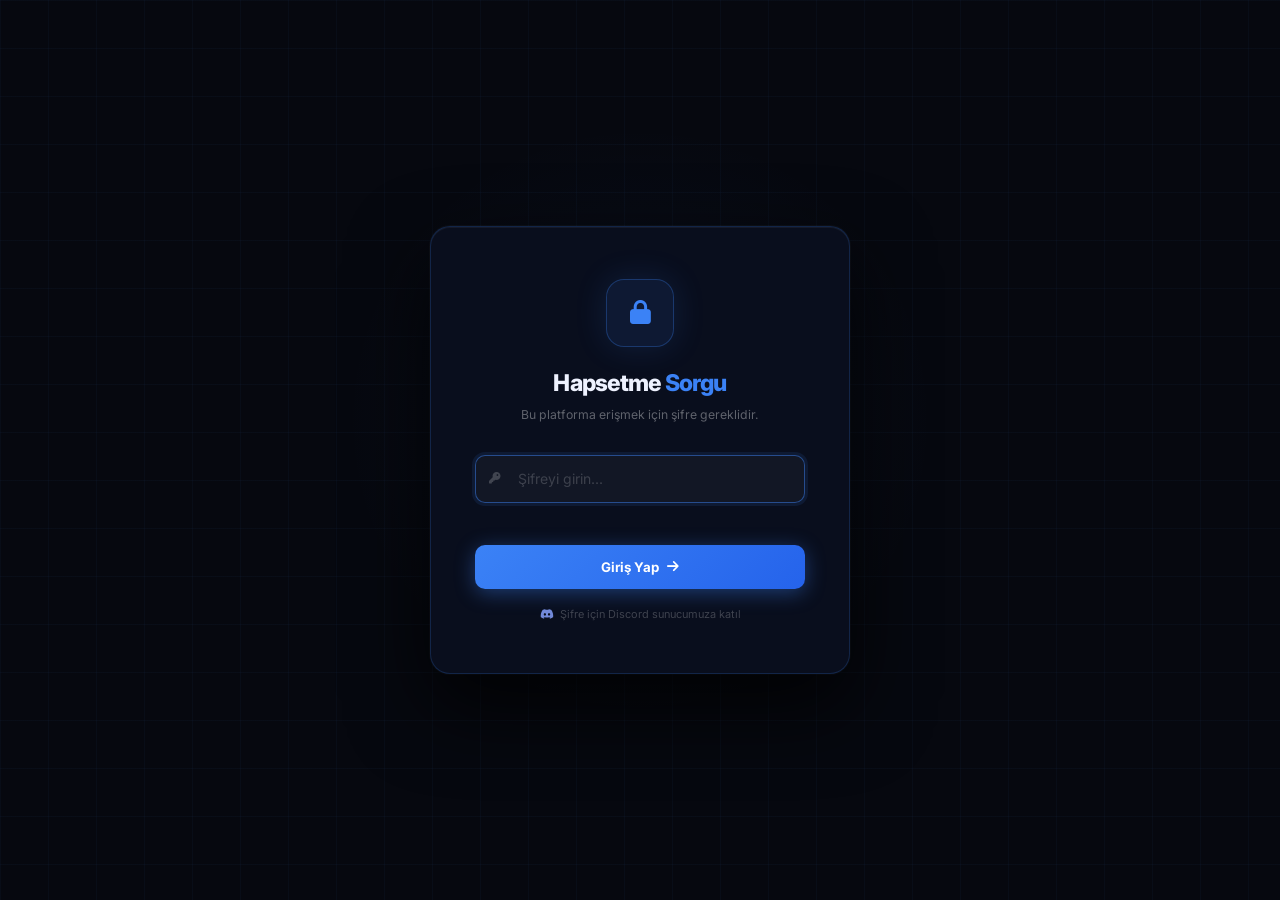
==== commit f38442d2: "Add files via upload" ====
--- a/index.html
+++ b/index.html
@@ -1,220 +1,294 @@
-<!DOCTYPE html>
-<html lang="tr">
-<head>
-  <meta charset="UTF-8" />
-  <meta name="viewport" content="width=device-width, initial-scale=1.0" />
-  <title>Hapsetme Sorgu</title>
-  <link rel="stylesheet" href="css/gate.css" />
-  <link rel="stylesheet" href="css/music.css" />
-  <link rel="stylesheet" href="css/panel.css" />
-  <link rel="preconnect" href="https://fonts.googleapis.com" />
-  <link rel="preconnect" href="https://fonts.gstatic.com" crossorigin />
-  <link href="https://fonts.googleapis.com/css2?family=Inter:wght@300;400;500;600;700;800&family=JetBrains+Mono:wght@400;500;700&display=swap" rel="stylesheet" />
-  <link rel="stylesheet" href="https://cdnjs.cloudflare.com/ajax/libs/font-awesome/6.5.0/css/all.min.css" />
-</head>
-<body>
-
-  <!-- ══════ ŞİFRE EKRANI ══════ -->
-  <div id="password-gate" class="gate-overlay">
-    <div class="gate-box">
-      <div class="gate-logo"><i class="fa-solid fa-lock"></i></div>
-      <h2 class="gate-title">Hapsetme <span>Sorgu</span></h2>
-      <p class="gate-desc">Bu platforma erişmek için şifre gereklidir.</p>
-      <div class="gate-input-wrap">
-        <i class="fa-solid fa-key gate-input-icon"></i>
-        <input type="password" id="password-input" class="gate-input" placeholder="Şifreyi girin..." autocomplete="off" maxlength="64" />
-      </div>
-      <p class="gate-error" id="gate-error"></p>
-      <button class="gate-btn" id="gate-btn"><span>Giriş Yap</span><i class="fa-solid fa-arrow-right"></i></button>
-      <p class="gate-hint"><i class="fa-brands fa-discord"></i> Şifre için Discord sunucumuza katıl</p>
-    </div>
-  </div>
-
-  <!-- ══════ TOS MODAL ══════ -->
-  <div id="tos-modal" class="tos-overlay hidden">
-    <div class="tos-box">
-      <div class="tos-header"><i class="fa-solid fa-shield-halved"></i><h2>Kullanım Koşulları</h2></div>
-      <div class="tos-body">
-        <p>Hapsetme Sorgu platformunu kullanmadan önce aşağıdaki koşulları dikkatlice okuyun.</p>
-        <h3><i class="fa-solid fa-circle-check"></i> Kabul Edilen Kullanım</h3>
-        <ul>
-          <li>Bu platform yalnızca <strong>yasal ve meşru</strong> amaçlarla kullanılabilir.</li>
-          <li>Sorgulanan verilerin gizliliğine saygı gösterilmesi zorunludur.</li>
-          <li>Elde edilen bilgiler üçüncü şahıslarla paylaşılamaz.</li>
-        </ul>
-        <h3><i class="fa-solid fa-circle-xmark"></i> Yasaklanan Kullanım</h3>
-        <ul>
-          <li>Kişileri taciz etmek, tehdit etmek veya zarar vermek amacıyla kullanmak.</li>
-          <li>Verileri ticari amaçlarla satmak veya dağıtmak.</li>
-          <li>Platformu otomatik araçlarla toplu sorgu yapmak için kullanmak.</li>
-        </ul>
-        <h3><i class="fa-solid fa-triangle-exclamation"></i> Sorumluluk Reddi</h3>
-        <ul>
-          <li>Platform, sorgulanan verilerin doğruluğunu garanti etmez.</li>
-          <li>Kullanıcı, platforma erişimden kaynaklanan tüm yasal sorumluluğu kabul eder.</li>
-        </ul>
-        <p class="tos-footer-note">Bu koşulları ihlal eden kullanıcıların erişimi kalıcı olarak engellenecektir.</p>
-      </div>
-      <div class="tos-actions">
-        <button class="tos-btn-reject" id="tos-reject"><i class="fa-solid fa-xmark"></i> Reddet</button>
-        <button class="tos-btn-accept" id="tos-accept"><i class="fa-solid fa-check"></i> Okudum, Kabul Ediyorum</button>
-      </div>
-    </div>
-  </div>
-
-  <!-- ══════ YT REKLAM EKRANI ══════ -->
-  <div id="yt-screen" class="yt-overlay hidden">
-    <div class="yt-box">
-      <a href="https://youtu.be/e0wCUWv7WUM" target="_blank" rel="noopener noreferrer" class="yt-thumb-link">
-        <img src="https://img.youtube.com/vi/e0wCUWv7WUM/maxresdefault.jpg" alt="YouTube" class="yt-thumb" />
-        <div class="yt-play-icon"><i class="fa-solid fa-play"></i></div>
-      </a>
-      <div class="yt-info">
-        <p class="yt-msg">Sorgularımızı kullanmak için kanala <strong>abone olun</strong>, videoyu <strong>beğenin</strong> ve <strong>yorum yapın</strong>.</p>
-        <div class="yt-timer-bar"><div class="yt-timer-fill" id="yt-fill"></div></div>
-      </div>
-    </div>
-  </div>
-
-  <!-- ══════ TOAST ══════ -->
-  <div id="toast-container"></div>
-
-  <!-- ══════ PARTİKÜL CANVAS ══════ -->
-  <canvas id="particles-canvas" style="position:fixed;inset:0;width:100%;height:100%;z-index:0;pointer-events:none;"></canvas>
-
-  <!-- ══════ ANA PANEL ══════ -->
-  <div class="panel-root" style="position:relative;z-index:1;">
-
-    <!-- ── SIDEBAR ── -->
-    <aside class="sidebar" id="sidebar">
-      <div class="sb-header">
-        <div class="sb-logo">
-          <span>Hapsetme<b> Sorgu</b></span>
-        </div>
-        <button class="sb-toggle-mobile" id="sb-close"><i class="fa-solid fa-xmark"></i></button>
-      </div>
-
-      <div class="sb-label">SORGU ÇÖZÜMLERİ</div>
-
-      <nav class="sb-nav" id="sb-nav">
-        <!-- Kategoriler JS tarafından inject edilir -->
-      </nav>
-
-      <div class="sb-footer">
-        <a href="#" id="discord-btn" class="sb-discord">
-          <i class="fa-brands fa-discord"></i> Discord
-        </a>
-        <span class="sb-version">v1.0.0</span>
-      </div>
-    </aside>
-
-    <!-- ── İÇERİK ── -->
-    <div class="panel-content">
-
-      <!-- Üst bar -->
-      <header class="panel-topbar">
-        <button class="topbar-menu" id="sb-open"><i class="fa-solid fa-bars"></i></button>
-        <div class="topbar-breadcrumb" id="topbar-breadcrumb">
-          <span>Sorgu Çözümleri</span>
-        </div>
-        <!-- Hareketli duyuru -->
-        <div class="topbar-announce" id="topbar-announce">
-          <i class="fa-brands fa-discord"></i>
-          <span>HAPSETME DISCORD SUNUCUMUZA BEKLENİYORSUNUZ!</span>
-          <span class="ta-sep">·</span>
-          <a href="https://discord.gg/hapsetme" target="_blank" rel="noopener noreferrer">discord.gg/hapsetme</a>
-        </div>
-        <div class="topbar-right">
-          <div class="topbar-stat">
-            <i class="fa-solid fa-database"></i>
-            <span id="query-count">0</span> sorgu
-          </div>
-          <div class="topbar-status">
-            <div class="status-dot-sm"></div>
-            <span>Online</span>
-          </div>
-        </div>
-      </header>
-
-      <!-- Sorgu paneli -->
-      <main class="query-panel" id="query-panel">
-        <!-- Başlangıç ekranı -->
-        <div class="welcome-screen" id="welcome-screen">
-          <div class="welcome-icon"><i class="fa-solid fa-magnifying-glass"></i></div>
-          <h2>Sorgu Çözümlerine Hoş Geldiniz</h2>
-          <p>Sol menüden bir sorgu türü seçin.</p>
-          <div class="welcome-stats">
-            <div class="ws-item"><span id="api-count">9</span><label>Endpoint</label></div>
-            <div class="ws-item"><span id="query-count-2">0</span><label>Toplam Sorgu</label></div>
-          </div>
-        </div>
-
-        <!-- Aktif sorgu formu (JS inject) -->
-        <div class="active-query hidden" id="active-query">
-          <div class="aq-header">
-            <div class="aq-title-wrap">
-              <div class="aq-icon" id="aq-icon"><i class="fa-solid fa-magnifying-glass"></i></div>
-              <div>
-                <h2 class="aq-title" id="aq-title">—</h2>
-                <p class="aq-desc" id="aq-desc">—</p>
-              </div>
-            </div>
-          </div>
-
-          <!-- Form alanları -->
-          <div class="aq-form" id="aq-form"></div>
-
-          <!-- Butonlar -->
-          <div class="aq-actions">
-            <button class="aq-btn-query" id="aq-btn-query">
-              <i class="fa-solid fa-magnifying-glass"></i> Sorgula
-            </button>
-            <button class="aq-btn-clear" id="aq-btn-clear">
-              <i class="fa-solid fa-rotate-left"></i> Temizle
-            </button>
-          </div>
-
-          <!-- Sonuç alanı -->
-          <div class="aq-result hidden" id="aq-result">
-            <div class="aq-result-header">
-              <div class="aq-result-left">
-                <span class="aq-result-label"><i class="fa-solid fa-terminal"></i> Sonuç</span>
-                <span class="aq-result-count" id="aq-result-count"></span>
-                <span class="aq-result-time" id="aq-result-time"></span>
-              </div>
-              <div class="aq-result-actions">
-                <button class="aq-rbtn" id="aq-btn-json"><i class="fa-solid fa-file-code"></i> JSON</button>
-                <button class="aq-rbtn" id="aq-btn-txt"><i class="fa-solid fa-file-lines"></i> TXT</button>
-                <button class="aq-rbtn" id="aq-btn-copy"><i class="fa-solid fa-copy"></i> Kopyala</button>
-              </div>
-            </div>
-
-            <!-- Tablo görünümü -->
-            <div class="aq-table-wrap" id="aq-table-wrap"></div>
-
-            <!-- JSON görünümü (toggle) -->
-            <div class="aq-json-wrap hidden" id="aq-json-wrap">
-              <pre class="aq-json-body" id="aq-json-body"></pre>
-            </div>
-          </div>
-        </div>
-      </main>
-
-      <footer class="panel-footer">
-        © 2026 Hapsetme Sorgu — Tüm hakları saklıdır.
-        <a href="#" id="footer-discord"><i class="fa-brands fa-discord"></i></a>
-      </footer>
-    </div>
-  </div>
-
-  <!-- ══════ SCRIPTS ══════ -->
-  <script src="js/config.js"></script>
-  <script src="js/gate.js"></script>
-  <script src="js/apis.js"></script>
-  <script src="js/panel.js"></script>
-  <script src="js/security.js"></script>
-  <script src="js/music.js"></script>
-  <script src="js/particles.js"></script>
-
-</body>
-</html>
+<!DOCTYPE html>
+<html lang="tr">
+<head>
+  <meta charset="UTF-8" />
+  <meta name="viewport" content="width=device-width, initial-scale=1.0" />
+  <meta name="robots" content="noindex, nofollow" />
+  <title>Hapsetme Sorgu</title>
+
+  <!-- CSS -->
+  <link rel="stylesheet" href="css/gate.css" />
+  <link rel="stylesheet" href="css/panel.css" />
+  <link rel="stylesheet" href="css/music.css" />
+  <link rel="stylesheet" href="css/animations.css" />
+
+  <!-- Fonts -->
+  <link rel="preconnect" href="https://fonts.googleapis.com" />
+  <link rel="preconnect" href="https://fonts.gstatic.com" crossorigin />
+  <link href="https://fonts.googleapis.com/css2?family=Inter:wght@300;400;500;600;700;800;900&family=JetBrains+Mono:wght@400;500;600;700&display=swap" rel="stylesheet" />
+
+  <!-- Icons -->
+  <link rel="stylesheet" href="https://cdnjs.cloudflare.com/ajax/libs/font-awesome/6.5.0/css/all.min.css" />
+</head>
+<body>
+
+  <!-- ══════ ŞİFRE EKRANI ══════ -->
+  <div id="password-gate" class="gate-overlay">
+    <div class="gate-box">
+      <div class="gate-logo"><i class="fa-solid fa-lock"></i></div>
+      <h2 class="gate-title">Hapsetme <span>Sorgu</span></h2>
+      <p class="gate-desc">Bu platforma erişmek için şifre gereklidir.</p>
+      <div class="gate-input-wrap">
+        <i class="fa-solid fa-key gate-input-icon"></i>
+        <input
+          type="password"
+          id="password-input"
+          class="gate-input"
+          placeholder="Şifreyi girin..."
+          autocomplete="off"
+          maxlength="64"
+        />
+      </div>
+      <p class="gate-error" id="gate-error"></p>
+      <button class="gate-btn" id="gate-btn">
+        <span>Giriş Yap</span>
+        <i class="fa-solid fa-arrow-right"></i>
+      </button>
+      <p class="gate-hint">
+        <i class="fa-brands fa-discord"></i>
+        Şifre için Discord sunucumuza katıl
+      </p>
+    </div>
+  </div>
+
+  <!-- ══════ TOS MODAL ══════ -->
+  <div id="tos-modal" class="tos-overlay hidden">
+    <div class="tos-box">
+      <div class="tos-header">
+        <i class="fa-solid fa-shield-halved"></i>
+        <h2>Kullanım Koşulları</h2>
+      </div>
+      <div class="tos-body">
+        <p>Hapsetme Sorgu platformunu kullanmadan önce aşağıdaki koşulları dikkatlice okuyun.</p>
+
+        <h3><i class="fa-solid fa-circle-check"></i> Kabul Edilen Kullanım</h3>
+        <ul>
+          <li>Bu platform yalnızca <strong>yasal ve meşru</strong> amaçlarla kullanılabilir.</li>
+          <li>Sorgulanan verilerin gizliliğine saygı gösterilmesi zorunludur.</li>
+          <li>Elde edilen bilgiler üçüncü şahıslarla paylaşılamaz.</li>
+        </ul>
+
+        <h3><i class="fa-solid fa-circle-xmark"></i> Yasaklanan Kullanım</h3>
+        <ul>
+          <li>Kişileri taciz etmek, tehdit etmek veya zarar vermek amacıyla kullanmak.</li>
+          <li>Verileri ticari amaçlarla satmak veya dağıtmak.</li>
+          <li>Platformu otomatik araçlarla toplu sorgu yapmak için kullanmak.</li>
+        </ul>
+
+        <h3><i class="fa-solid fa-triangle-exclamation"></i> Sorumluluk Reddi</h3>
+        <ul>
+          <li>Platform, sorgulanan verilerin doğruluğunu garanti etmez.</li>
+          <li>Kullanıcı, platforma erişimden kaynaklanan tüm yasal sorumluluğu kabul eder.</li>
+        </ul>
+
+        <p class="tos-footer-note">Bu koşulları ihlal eden kullanıcıların erişimi kalıcı olarak engellenecektir.</p>
+      </div>
+      <div class="tos-actions">
+        <button class="tos-btn-reject" id="tos-reject">
+          <i class="fa-solid fa-xmark"></i> Reddet
+        </button>
+        <button class="tos-btn-accept" id="tos-accept">
+          <i class="fa-solid fa-check"></i> Okudum, Kabul Ediyorum
+        </button>
+      </div>
+    </div>
+  </div>
+
+  <!-- ══════ YT REKLAM EKRANI ══════ -->
+  <div id="yt-screen" class="yt-overlay hidden">
+    <div class="yt-box">
+      <a href="https://youtu.be/e0wCUWv7WUM" target="_blank" rel="noopener noreferrer" class="yt-thumb-link">
+        <img src="https://img.youtube.com/vi/e0wCUWv7WUM/maxresdefault.jpg" alt="YouTube" class="yt-thumb" />
+        <div class="yt-play-icon"><i class="fa-solid fa-play"></i></div>
+      </a>
+      <div class="yt-info">
+        <p class="yt-msg">Sorgularımızı kullanmak için kanala <strong>abone olun</strong>, videoyu <strong>beğenin</strong> ve <strong>yorum yapın</strong>.</p>
+        <div class="yt-timer-bar"><div class="yt-timer-fill" id="yt-fill"></div></div>
+      </div>
+    </div>
+  </div>
+
+  <!-- ══════ TOAST ══════ -->
+  <div id="toast-container"></div>
+
+  <!-- ══════ PARTİKÜL CANVAS ══════ -->
+  <canvas id="particles-canvas" style="position:fixed;inset:0;width:100%;height:100%;z-index:0;pointer-events:none;"></canvas>
+
+  <!-- ══════ ANA PANEL ══════ -->
+  <div class="panel-root" style="position:relative;z-index:1;">
+
+    <!-- Sidebar overlay (mobil) -->
+    <div id="sidebar-overlay" class="sidebar-overlay"></div>
+
+    <!-- ── SIDEBAR ── -->
+    <aside class="sidebar" id="sidebar">
+      <div class="sb-header">
+        <div class="sb-logo">
+          <div class="sb-logo-icon"><i class="fa-solid fa-magnifying-glass"></i></div>
+          <div class="sb-logo-text">
+            Hapsetme<strong> Sorgu</strong>
+            <small>v2.0.0</small>
+          </div>
+        </div>
+        <button class="sb-toggle-mobile" id="sb-close"><i class="fa-solid fa-xmark"></i></button>
+      </div>
+
+      <!-- Arama -->
+      <div class="sb-search-wrap">
+        <i class="sb-search-icon fa-solid fa-magnifying-glass"></i>
+        <input type="text" id="sb-search" class="sb-search" placeholder="Sorgu ara..." autocomplete="off" />
+      </div>
+
+      <div class="sb-label">Çözümler</div>
+
+      <nav class="sb-nav" id="sb-nav">
+        <!-- JS inject eder -->
+      </nav>
+
+      <div class="sb-footer">
+        <div class="sb-footer-top">
+          <a href="#" id="discord-btn" class="sb-discord">
+            <i class="fa-brands fa-discord"></i> Discord
+          </a>
+          <span class="sb-version">v2.0.0</span>
+        </div>
+        <div class="sb-stats">
+          <span class="sb-stat">Toplam: <span id="query-count">0</span> sorgu</span>
+          <span class="sb-stat"><span id="api-count">0</span> endpoint</span>
+        </div>
+      </div>
+    </aside>
+
+    <!-- ── İÇERİK ── -->
+    <div class="panel-content">
+
+      <!-- Topbar -->
+      <header class="panel-topbar">
+        <button class="topbar-menu" id="sb-open"><i class="fa-solid fa-bars"></i></button>
+
+        <div class="topbar-breadcrumb" id="topbar-breadcrumb">
+          <span>Sorgu Çözümleri</span>
+        </div>
+
+        <div class="topbar-announce" id="topbar-announce">
+          <i class="fa-brands fa-discord"></i>
+          <span>HAPSETME DISCORD</span>
+          <span class="ta-sep">·</span>
+          <a href="https://discord.gg/hapsetme" target="_blank" rel="noopener noreferrer">discord.gg/hapsetme</a>
+        </div>
+
+        <div class="topbar-right">
+          <div class="topbar-stat">
+            <i class="fa-solid fa-database"></i>
+            <span id="query-count-2">0</span> sorgu
+          </div>
+          <div class="topbar-status">
+            <div class="status-dot"></div>
+            <span>Online</span>
+          </div>
+        </div>
+      </header>
+
+      <!-- Sorgu Paneli -->
+      <main class="query-panel" id="query-panel">
+
+        <!-- Karşılama -->
+        <div class="welcome-screen" id="welcome-screen">
+          <div class="welcome-icon"><i class="fa-solid fa-magnifying-glass"></i></div>
+          <h2>Sorgu Çözümlerine Hoş Geldiniz</h2>
+          <p>Sol menüden bir kategori ve sorgu türü seçin.</p>
+          <div class="welcome-stats">
+            <div class="ws-item">
+              <span id="api-count-2">0</span>
+              <label>Endpoint</label>
+            </div>
+            <div class="ws-item">
+              <span id="query-count-3">0</span>
+              <label>Toplam Sorgu</label>
+            </div>
+          </div>
+          <div class="welcome-hint">
+            <i class="fa-solid fa-arrow-left"></i>
+            Sol menüden bir sorgu seçin
+          </div>
+        </div>
+
+        <!-- Aktif Sorgu -->
+        <div class="active-query hidden" id="active-query">
+
+          <div class="aq-header">
+            <div class="aq-title-wrap">
+              <div class="aq-icon" id="aq-icon">
+                <i class="fa-solid fa-magnifying-glass"></i>
+              </div>
+              <div>
+                <h2 class="aq-title" id="aq-title">—</h2>
+                <p class="aq-desc"  id="aq-desc">—</p>
+              </div>
+            </div>
+          </div>
+
+          <!-- Form -->
+          <div class="aq-form" id="aq-form"></div>
+
+          <!-- Butonlar -->
+          <div class="aq-actions">
+            <button class="aq-btn-query" id="aq-btn-query">
+              <i class="fa-solid fa-magnifying-glass"></i> Sorgula
+            </button>
+            <button class="aq-btn-clear" id="aq-btn-clear">
+              <i class="fa-solid fa-rotate-left"></i> Temizle
+            </button>
+          </div>
+
+          <!-- Sonuç -->
+          <div class="aq-result hidden" id="aq-result">
+            <div class="aq-result-header">
+              <div class="aq-result-left">
+                <span class="aq-result-label">
+                  <i class="fa-solid fa-terminal"></i> Sonuç
+                </span>
+                <span class="aq-result-count" id="aq-result-count"></span>
+                <span class="aq-result-time"  id="aq-result-time"></span>
+              </div>
+              <div class="aq-result-actions">
+                <button class="aq-rbtn" id="aq-btn-json">
+                  <i class="fa-solid fa-file-code"></i> JSON
+                </button>
+                <button class="aq-rbtn" id="aq-btn-txt">
+                  <i class="fa-solid fa-file-lines"></i> TXT
+                </button>
+                <button class="aq-rbtn" id="aq-btn-copy">
+                  <i class="fa-solid fa-copy"></i> Kopyala
+                </button>
+              </div>
+            </div>
+
+            <div class="aq-table-wrap" id="aq-table-wrap"></div>
+
+            <div class="aq-json-wrap hidden" id="aq-json-wrap">
+              <pre class="aq-json-body" id="aq-json-body"></pre>
+            </div>
+          </div>
+
+        </div>
+      </main>
+
+      <footer class="panel-footer">
+        © 2026 Hapsetme Sorgu — Tüm hakları saklıdır.
+        <a href="#" id="footer-discord"><i class="fa-brands fa-discord"></i></a>
+      </footer>
+    </div>
+  </div>
+
+  <!-- ══════ SCRIPTS ══════ -->
+  <script src="js/config.js"></script>
+  <script src="js/gate.js"></script>
+  <script src="js/apis.js"></script>
+  <script src="js/panel.js"></script>
+  <script src="js/security.js"></script>
+  <script src="js/music.js"></script>
+  <script src="js/particles.js"></script>
+
+</body>
+</html>
--- a/css/gate.css
+++ b/css/gate.css
@@ -1,332 +1,265 @@
-﻿/* â•â•â•â•â•â•â•â•â•â•â•â•â•â•â•â•â•â•â•â•â•â•â•â•â•â•â•â•â•â•â•â•â•â•â•â•â•â•â•â•â•â•â•
-   gate.css â€” Åifre EkranÄ± + TOS Modal
-â•â•â•â•â•â•â•â•â•â•â•â•â•â•â•â•â•â•â•â•â•â•â•â•â•â•â•â•â•â•â•â•â•â•â•â•â•â•â•â•â•â•â• */
-
-/* â”€â”€ Ortak overlay â”€â”€ */
-.gate-overlay,
-.tos-overlay {
-  position: fixed;
-  inset: 0;
-  z-index: 10000;
-  display: flex;
-  align-items: center;
-  justify-content: center;
-  padding: 20px;
-  background: #080808;
-  opacity: 0;
-  transition: opacity 0.4s ease;
-}
-
-.gate-overlay.visible,
-.tos-overlay.visible {
-  opacity: 1;
-}
-
-.gate-overlay.hidden,
-.tos-overlay.hidden {
-  display: none;
-}
-
-.gate-overlay.gate-success {
-  opacity: 0;
-  transition: opacity 0.5s ease;
-  pointer-events: none;
-}
-
-/* â”€â”€ Arka plan grid â”€â”€ */
-.gate-overlay::before,
-.tos-overlay::before {
-  content: '';
-  position: absolute;
-  inset: 0;
-  background-image:
-    linear-gradient(rgba(59,130,246,0.05) 1px, transparent 1px),
-    linear-gradient(90deg, rgba(59,130,246,0.05) 1px, transparent 1px);
-  background-size: 60px 60px;
-  pointer-events: none;
-}
-
-/* â•â•â•â•â•â•â•â•â•â•â•â•â•â•â•â•â•â•â•â•â•â•â•â•â•â•â•â•â•â•â•â•
-   ÅÄ°FRE KUTUSU
-â•â•â•â•â•â•â•â•â•â•â•â•â•â•â•â•â•â•â•â•â•â•â•â•â•â•â•â•â•â•â•â• */
-.gate-box {
-  position: relative;
-  width: 100%;
-  max-width: 420px;
-  background: rgba(12, 12, 18, 0.98);
-  border: 1px solid rgba(220, 38, 38, 0.3);
-  border-radius: 20px;
-  padding: 48px 40px;
-  text-align: center;
-  box-shadow: 0 24px 64px rgba(0,0,0,0.8), 0 0 40px rgba(59,130,246,0.08);
-  animation: gateSlideUp 0.5s cubic-bezier(0.16,1,0.3,1) both;
-}
-
-@keyframes gateSlideUp {
-  from { opacity: 0; transform: translateY(32px) scale(0.97); }
-  to   { opacity: 1; transform: translateY(0) scale(1); }
-}
-
-/* Logo */
-.gate-logo {
-  width: 64px; height: 64px;
-  background: rgba(59,130,246,0.12);
-  border: 1px solid rgba(59,130,246,0.35);
-  border-radius: 16px;
-  display: flex; align-items: center; justify-content: center;
-  font-size: 1.6rem; color: #3b82f6;
-  margin: 0 auto 20px;
-  box-shadow: 0 0 24px rgba(59,130,246,0.2);
-}
-
-/* BaÅŸlÄ±k */
-.gate-title {
-  font-size: 1.6rem;
-  font-weight: 800;
-  color: #f1f1f1;
-  margin-bottom: 8px;
-  letter-spacing: -0.03em;
-}
-.gate-title span { color: #3b82f6; }
-
-.gate-desc {
-  font-size: 0.875rem;
-  color: rgba(255,255,255,0.4);
-  margin-bottom: 28px;
-  line-height: 1.6;
-}
-
-/* Input */
-.gate-input-wrap {
-  position: relative;
-  margin-bottom: 8px;
-}
-.gate-input-icon {
-  position: absolute;
-  left: 14px; top: 50%;
-  transform: translateY(-50%);
-  color: rgba(255,255,255,0.25);
-  font-size: 0.85rem;
-  pointer-events: none;
-}
-.gate-input {
-  width: 100%;
-  padding: 13px 16px 13px 40px;
-  background: rgba(255,255,255,0.04);
-  border: 1px solid rgba(255,255,255,0.1);
-  border-radius: 10px;
-  color: #f1f1f1;
-  font-size: 1rem;
-  font-family: 'JetBrains Mono', monospace;
-  outline: none;
-  letter-spacing: 0.12em;
-  transition: border-color 0.2s, box-shadow 0.2s;
-}
-.gate-input::placeholder {
-  color: rgba(255,255,255,0.2);
-  letter-spacing: 0;
-  font-family: 'Inter', sans-serif;
-}
-.gate-input:focus {
-  border-color: rgba(59,130,246,0.5);
-  box-shadow: 0 0 0 3px rgba(59,130,246,0.1);
-}
-
-/* Hata */
-.gate-error {
-  min-height: 20px;
-  font-size: 0.8rem;
-  color: #60a5fa;
-  margin-bottom: 12px;
-  text-align: left;
-}
-
-/* GiriÅŸ Butonu */
-.gate-btn {
-  width: 100%;
-  display: flex; align-items: center; justify-content: center; gap: 8px;
-  padding: 13px 24px;
-  background: #3b82f6;
-  color: #fff;
-  border: none; border-radius: 10px;
-  font-size: 0.95rem; font-weight: 600;
-  cursor: pointer;
-  box-shadow: 0 4px 20px rgba(59,130,246,0.4);
-  transition: all 0.2s ease;
-  margin-bottom: 16px;
-}
-.gate-btn:hover:not(:disabled) {
-  background: #60a5fa;
-  box-shadow: 0 4px 28px rgba(59,130,246,0.6);
-  transform: translateY(-1px);
-}
-.gate-btn:disabled {
-  opacity: 0.5;
-  cursor: not-allowed;
-  transform: none;
-}
-
-/* Ä°pucu */
-.gate-hint {
-  font-size: 0.78rem;
-  color: rgba(255,255,255,0.25);
-  display: flex; align-items: center; justify-content: center; gap: 6px;
-}
-.gate-hint i { color: #7289da; }
-
-/* Shake */
-.shake-anim {
-  animation: shake 0.4s ease;
-}
-
-/* â•â•â•â•â•â•â•â•â•â•â•â•â•â•â•â•â•â•â•â•â•â•â•â•â•â•â•â•â•â•â•â•
-   TOS MODAL
-â•â•â•â•â•â•â•â•â•â•â•â•â•â•â•â•â•â•â•â•â•â•â•â•â•â•â•â•â•â•â•â• */
-.tos-overlay {
-  background: rgba(5,5,8,0.95);
-  backdrop-filter: blur(8px);
-  align-items: flex-end;
-}
-
-@media (min-width: 600px) {
-  .tos-overlay { align-items: center; }
-}
-
-.tos-box {
-  width: 100%;
-  max-width: 640px;
-  max-height: 90vh;
-  background: rgba(12,12,18,0.99);
-  border: 1px solid rgba(59,130,246,0.25);
-  border-radius: 20px 20px 0 0;
-  display: flex; flex-direction: column;
-  overflow: hidden;
-  animation: tosSlideUp 0.45s cubic-bezier(0.16,1,0.3,1) both;
-  box-shadow: 0 -8px 48px rgba(0,0,0,0.6);
-}
-
-@media (min-width: 600px) {
-  .tos-box {
-    border-radius: 20px;
-    animation: gateSlideUp 0.45s cubic-bezier(0.16,1,0.3,1) both;
-  }
-}
-
-@keyframes tosSlideUp {
-  from { transform: translateY(100%); }
-  to   { transform: translateY(0); }
-}
-
-.tos-closing {
-  animation: tosSlideDown 0.4s ease forwards !important;
-}
-@keyframes tosSlideDown {
-  to { transform: translateY(100%); opacity: 0; }
-}
-
-/* TOS baÅŸlÄ±k */
-.tos-header {
-  display: flex; align-items: center; gap: 12px;
-  padding: 24px 28px 20px;
-  border-bottom: 1px solid rgba(255,255,255,0.07);
-  flex-shrink: 0;
-}
-.tos-header i {
-  font-size: 1.3rem; color: #3b82f6;
-}
-.tos-header h2 {
-  font-size: 1.15rem; font-weight: 700;
-  color: #f1f1f1;
-}
-
-/* TOS iÃ§erik */
-.tos-body {
-  padding: 20px 28px;
-  overflow-y: auto;
-  flex: 1;
-  line-height: 1.75;
-  color: rgba(255,255,255,0.7);
-  font-size: 0.875rem;
-}
-.tos-body h3 {
-  font-size: 0.85rem;
-  font-weight: 700;
-  color: #f1f1f1;
-  margin: 20px 0 8px;
-  display: flex; align-items: center; gap: 8px;
-}
-.tos-body h3 .fa-circle-check { color: #22c55e; }
-.tos-body h3 .fa-circle-xmark { color: #60a5fa; }
-.tos-body h3 .fa-triangle-exclamation { color: #f59e0b; }
-.tos-body ul {
-  padding-left: 20px; margin-bottom: 4px;
-}
-.tos-body ul li {
-  margin-bottom: 6px;
-}
-.tos-body p { margin-bottom: 10px; }
-.tos-footer-note {
-  margin-top: 16px;
-  padding: 12px 16px;
-  background: rgba(59,130,246,0.08);
-  border: 1px solid rgba(59,130,246,0.2);
-  border-radius: 8px;
-  color: rgba(255,255,255,0.5);
-  font-size: 0.8rem;
-}
-
-/* TOS scrollbar */
-.tos-body::-webkit-scrollbar { width: 4px; }
-.tos-body::-webkit-scrollbar-thumb { background: rgba(59,130,246,0.3); border-radius: 2px; }
-
-/* TOS butonlar */
-.tos-actions {
-  display: flex; gap: 10px;
-  padding: 16px 28px 24px;
-  border-top: 1px solid rgba(255,255,255,0.07);
-  flex-shrink: 0;
-}
-.tos-btn-reject {
-  display: flex; align-items: center; gap: 7px;
-  padding: 11px 20px;
-  background: rgba(255,255,255,0.05);
-  border: 1px solid rgba(255,255,255,0.1);
-  border-radius: 10px;
-  color: rgba(255,255,255,0.5);
-  font-size: 0.875rem; font-weight: 500;
-  cursor: pointer;
-  transition: all 0.2s;
-  white-space: nowrap;
-}
-.tos-btn-reject:hover {
-  border-color: #60a5fa;
-  color: #60a5fa;
-}
-.tos-btn-accept {
-  flex: 1;
-  display: flex; align-items: center; justify-content: center; gap: 8px;
-  padding: 11px 20px;
-  background: #3b82f6;
-  border: none; border-radius: 10px;
-  color: #fff;
-  font-size: 0.875rem; font-weight: 600;
-  cursor: pointer;
-  box-shadow: 0 4px 16px rgba(59,130,246,0.35);
-  transition: all 0.2s;
-}
-.tos-btn-accept:hover {
-  background: #60a5fa;
-  box-shadow: 0 4px 24px rgba(59,130,246,0.5);
-  transform: translateY(-1px);
-}
-
-/* Mobil */
-@media (max-width: 480px) {
-  .gate-box { padding: 36px 24px; }
-  .tos-actions { flex-direction: column; }
-  .tos-btn-reject { justify-content: center; }
-}
-
-
-
-
+/* ═══════════════════════════════════════
+   gate.css — Şifre + TOS + YT ekranları
+═══════════════════════════════════════ */
+
+*, *::before, *::after { box-sizing: border-box; }
+
+.gate-overlay,
+.tos-overlay {
+  position: fixed; inset: 0; z-index: 10000;
+  display: flex; align-items: center; justify-content: center;
+  padding: 20px;
+  background: #06080f;
+  opacity: 0;
+  transition: opacity 0.4s ease;
+}
+.gate-overlay.visible,
+.tos-overlay.visible  { opacity: 1; }
+.gate-overlay.hidden,
+.tos-overlay.hidden   { display: none; }
+.gate-overlay.gate-success { opacity: 0; pointer-events: none; transition: opacity 0.5s ease; }
+
+/* Grid arka plan */
+.gate-overlay::before,
+.tos-overlay::before {
+  content: '';
+  position: absolute; inset: 0;
+  background-image:
+    linear-gradient(rgba(59,130,246,0.04) 1px, transparent 1px),
+    linear-gradient(90deg, rgba(59,130,246,0.04) 1px, transparent 1px);
+  background-size: 48px 48px;
+  pointer-events: none;
+}
+
+/* ── Glow spotlar ── */
+.gate-overlay::after {
+  content: '';
+  position: absolute;
+  width: 600px; height: 600px;
+  background: radial-gradient(circle, rgba(59,130,246,0.06) 0%, transparent 70%);
+  top: 50%; left: 50%;
+  transform: translate(-50%, -55%);
+  pointer-events: none;
+}
+
+/* ══ Şifre Kutusu ══ */
+.gate-box {
+  position: relative; z-index: 1;
+  width: 100%; max-width: 420px;
+  background: rgba(10,15,30,0.98);
+  border: 1px solid rgba(59,130,246,0.2);
+  border-radius: 20px;
+  padding: 52px 44px;
+  text-align: center;
+  box-shadow:
+    0 32px 80px rgba(0,0,0,0.8),
+    0 0 0 1px rgba(255,255,255,0.03),
+    inset 0 1px 0 rgba(255,255,255,0.05);
+  animation: gateUp 0.55s cubic-bezier(0.16,1,0.3,1) both;
+}
+
+@keyframes gateUp {
+  from { opacity:0; transform: translateY(28px) scale(0.97); }
+  to   { opacity:1; transform: translateY(0) scale(1); }
+}
+
+.gate-logo {
+  width: 68px; height: 68px;
+  background: rgba(59,130,246,0.1);
+  border: 1px solid rgba(59,130,246,0.3);
+  border-radius: 18px;
+  display: flex; align-items: center; justify-content: center;
+  font-size: 1.7rem; color: #3b82f6;
+  margin: 0 auto 22px;
+  box-shadow: 0 0 32px rgba(59,130,246,0.15);
+}
+
+.gate-title {
+  font-size: 1.65rem; font-weight: 800; color: #eef2ff;
+  letter-spacing: -0.04em; margin-bottom: 8px;
+}
+.gate-title span { color: #3b82f6; }
+
+.gate-desc {
+  font-size: 0.875rem; color: rgba(255,255,255,0.35);
+  margin-bottom: 30px; line-height: 1.65;
+}
+
+.gate-input-wrap { position: relative; margin-bottom: 10px; }
+.gate-input-icon {
+  position: absolute; left: 14px; top: 50%;
+  transform: translateY(-50%);
+  color: rgba(255,255,255,0.2); font-size: 0.82rem;
+  pointer-events: none;
+}
+.gate-input {
+  width: 100%;
+  padding: 14px 16px 14px 42px;
+  background: rgba(255,255,255,0.04);
+  border: 1px solid rgba(255,255,255,0.09);
+  border-radius: 10px;
+  color: #eef2ff; font-size: 1rem;
+  font-family: 'JetBrains Mono', monospace;
+  outline: none; letter-spacing: 0.1em;
+  transition: border-color 0.2s, box-shadow 0.2s;
+}
+.gate-input::placeholder { color: rgba(255,255,255,0.18); letter-spacing: 0; font-family: 'Inter', sans-serif; }
+.gate-input:focus { border-color: rgba(59,130,246,0.5); box-shadow: 0 0 0 3px rgba(59,130,246,0.1); }
+
+.gate-error {
+  min-height: 20px; font-size: 0.78rem;
+  color: #60a5fa; text-align: left; margin-bottom: 12px;
+}
+
+.gate-btn {
+  width: 100%;
+  display: flex; align-items: center; justify-content: center; gap: 8px;
+  padding: 14px;
+  background: linear-gradient(135deg, #3b82f6, #2563eb);
+  color: #fff; border: none; border-radius: 10px;
+  font-size: 0.95rem; font-weight: 700;
+  box-shadow: 0 4px 20px rgba(59,130,246,0.4);
+  cursor: pointer; margin-bottom: 18px;
+  transition: all 0.2s;
+}
+.gate-btn:hover:not(:disabled) {
+  background: linear-gradient(135deg, #60a5fa, #3b82f6);
+  box-shadow: 0 4px 28px rgba(59,130,246,0.6);
+  transform: translateY(-1px);
+}
+.gate-btn:disabled { opacity: 0.45; cursor: not-allowed; transform: none; }
+
+.gate-hint {
+  font-size: 0.78rem; color: rgba(255,255,255,0.22);
+  display: flex; align-items: center; justify-content: center; gap: 6px;
+}
+.gate-hint i { color: #7289da; }
+
+.shake-anim { animation: shake 0.4s ease; }
+@keyframes shake {
+  0%,100% { transform: translateX(0); }
+  20%,60% { transform: translateX(-6px); }
+  40%,80% { transform: translateX(6px); }
+}
+
+/* ══ TOS Modal ══ */
+.tos-overlay {
+  background: rgba(4,5,10,0.96);
+  backdrop-filter: blur(12px);
+  align-items: flex-end;
+}
+@media (min-width: 600px) { .tos-overlay { align-items: center; } }
+
+.tos-box {
+  position: relative; z-index: 1;
+  width: 100%; max-width: 660px; max-height: 90vh;
+  background: rgba(10,15,30,0.99);
+  border: 1px solid rgba(59,130,246,0.2);
+  border-radius: 20px 20px 0 0;
+  display: flex; flex-direction: column; overflow: hidden;
+  animation: tosUp 0.45s cubic-bezier(0.16,1,0.3,1) both;
+  box-shadow: 0 -8px 60px rgba(0,0,0,0.7);
+}
+@media (min-width: 600px) { .tos-box { border-radius: 20px; } }
+@keyframes tosUp { from { transform: translateY(100%); } to { transform: translateY(0); } }
+.tos-closing { animation: tosDown 0.4s ease forwards !important; }
+@keyframes tosDown { to { transform: translateY(100%); opacity: 0; } }
+
+.tos-header {
+  display: flex; align-items: center; gap: 12px;
+  padding: 24px 28px 20px;
+  border-bottom: 1px solid rgba(255,255,255,0.06); flex-shrink: 0;
+}
+.tos-header i { font-size: 1.3rem; color: #3b82f6; }
+.tos-header h2 { font-size: 1.1rem; font-weight: 700; color: #eef2ff; }
+
+.tos-body {
+  padding: 20px 28px; overflow-y: auto; flex: 1;
+  font-size: 0.875rem; color: rgba(255,255,255,0.65); line-height: 1.75;
+}
+.tos-body h3 {
+  font-size: 0.83rem; font-weight: 700; color: #eef2ff;
+  margin: 18px 0 8px; display: flex; align-items: center; gap: 8px;
+}
+.tos-body h3 .fa-circle-check    { color: #22c55e; }
+.tos-body h3 .fa-circle-xmark    { color: #60a5fa; }
+.tos-body h3 .fa-triangle-exclamation { color: #f59e0b; }
+.tos-body ul { padding-left: 18px; }
+.tos-body ul li { margin-bottom: 5px; }
+.tos-footer-note {
+  margin-top: 16px; padding: 12px 16px;
+  background: rgba(59,130,246,0.07);
+  border: 1px solid rgba(59,130,246,0.18);
+  border-radius: 8px; font-size: 0.8rem; color: rgba(255,255,255,0.45);
+}
+.tos-body::-webkit-scrollbar { width: 4px; }
+.tos-body::-webkit-scrollbar-thumb { background: rgba(59,130,246,0.3); border-radius: 2px; }
+
+.tos-actions {
+  display: flex; gap: 10px;
+  padding: 16px 28px 24px;
+  border-top: 1px solid rgba(255,255,255,0.06); flex-shrink: 0;
+}
+.tos-btn-reject {
+  display: flex; align-items: center; gap: 6px;
+  padding: 11px 20px;
+  background: rgba(255,255,255,0.04);
+  border: 1px solid rgba(255,255,255,0.09);
+  border-radius: 10px; color: rgba(255,255,255,0.45);
+  font-size: 0.875rem; font-weight: 500; cursor: pointer;
+  transition: all 0.2s; white-space: nowrap;
+}
+.tos-btn-reject:hover { border-color: #60a5fa; color: #60a5fa; }
+.tos-btn-accept {
+  flex: 1; display: flex; align-items: center; justify-content: center; gap: 8px;
+  padding: 11px 20px;
+  background: linear-gradient(135deg, #3b82f6, #2563eb);
+  border: none; border-radius: 10px; color: #fff;
+  font-size: 0.875rem; font-weight: 700; cursor: pointer;
+  box-shadow: 0 4px 16px rgba(59,130,246,0.35);
+  transition: all 0.2s;
+}
+.tos-btn-accept:hover { background: linear-gradient(135deg, #60a5fa, #3b82f6); transform: translateY(-1px); }
+
+/* ══ YT Ekranı ══ */
+.yt-overlay {
+  position: fixed; inset: 0; z-index: 9990;
+  background: rgba(0,0,0,0.93);
+  display: flex; align-items: center; justify-content: center;
+}
+.yt-overlay.hidden { display: none; }
+.yt-box {
+  width: 100%; max-width: 560px;
+  background: #0a0f1e;
+  border: 1px solid rgba(59,130,246,0.25);
+  border-radius: 16px; overflow: hidden; margin: 16px;
+  box-shadow: 0 32px 80px rgba(0,0,0,0.8);
+  animation: gateUp 0.4s ease both;
+}
+.yt-thumb-link {
+  display: block; position: relative;
+  aspect-ratio: 16/9; overflow: hidden; cursor: pointer;
+}
+.yt-thumb { width: 100%; height: 100%; object-fit: cover; display: block; transition: transform 0.3s; }
+.yt-thumb-link:hover .yt-thumb { transform: scale(1.03); }
+.yt-play-icon {
+  position: absolute; inset: 0;
+  display: flex; align-items: center; justify-content: center;
+  pointer-events: none;
+}
+.yt-play-icon i {
+  width: 72px; height: 72px; border-radius: 50%;
+  background: rgba(220,38,38,0.92);
+  display: flex; align-items: center; justify-content: center;
+  font-size: 28px; color: #fff;
+  box-shadow: 0 4px 28px rgba(220,38,38,0.5);
+  transition: transform 0.2s;
+}
+.yt-thumb-link:hover .yt-play-icon i { transform: scale(1.1); }
+.yt-info { padding: 20px 22px 22px; }
+.yt-msg { font-size: 14px; color: rgba(255,255,255,0.7); line-height: 1.65; text-align: center; margin-bottom: 14px; }
+.yt-msg strong { color: #fff; }
+.yt-timer-bar { height: 3px; background: rgba(255,255,255,0.08); border-radius: 3px; overflow: hidden; }
+.yt-timer-fill { height: 100%; width: 100%; background: #3b82f6; border-radius: 3px; }
+
+@media (max-width: 480px) { .gate-box { padding: 36px 24px; } .tos-actions { flex-direction: column; } }
--- a/css/panel.css
+++ b/css/panel.css
@@ -1,862 +1,476 @@
-﻿/* ═══════════════════════════════════════
-   panel.css — Ana panel layout
-   Hapsetme Sorgu
-═══════════════════════════════════════ */
-
-*, *::before, *::after { box-sizing: border-box; margin: 0; padding: 0; }
-
-:root {
-  --bg:        #06080f;
-  --bg2:       #0a0f1e;
-  --bg3:       #0f1628;
-  --bg4:       #162035;
-  --border:    rgba(59,130,246,0.08);
-  --red:       #3b82f6;
-  --red-dim:   rgba(59,130,246,0.12);
-  --red-glow:  rgba(59,130,246,0.35);
-  --accent:    #3b82f6;
-  --accent-dim:rgba(59,130,246,0.15);
-  --text:      #e6edf3;
-  --text2:     #8b949e;
-  --text3:     #484f58;
-  --green:     #22c55e;
-  --font:      'Inter', system-ui, sans-serif;
-  --mono:      'JetBrains Mono', monospace;
-  --r:         8px;
-  --tr:        0.2s ease;
-  --sb-width:  260px;
-}
-
-html, body { height: 100%; background: var(--bg); color: var(--text); font-family: var(--font); font-size: 14px; -webkit-font-smoothing: antialiased; overflow: hidden; }
-
-a { color: inherit; text-decoration: none; }
-button { cursor: pointer; border: none; background: none; font-family: inherit; color: inherit; }
-ul { list-style: none; }
-
-/* ─── SCROLLBAR ─── */
-::-webkit-scrollbar { width: 5px; height: 5px; }
-::-webkit-scrollbar-track { background: transparent; }
-::-webkit-scrollbar-thumb { background: var(--bg4); border-radius: 3px; }
-::-webkit-scrollbar-thumb:hover { background: var(--text3); }
-
-/* ═══════════════════════════════════════
-   PANEL ROOT
-═══════════════════════════════════════ */
-.panel-root {
-  display: flex;
-  height: 100vh;
-  overflow: hidden;
-}
-
-/* ═══════════════════════════════════════
-   SIDEBAR
-═══════════════════════════════════════ */
-.sidebar {
-  width: var(--sb-width);
-  min-width: var(--sb-width);
-  background: var(--bg2);
-  border-right: 1px solid var(--border);
-  display: flex;
-  flex-direction: column;
-  height: 100vh;
-  overflow: hidden;
-  transition: transform var(--tr);
-  z-index: 200;
-  flex-shrink: 0;
-}
-
-/* Logo */
-.sb-header {
-  display: flex;
-  align-items: center;
-  justify-content: space-between;
-  padding: 18px 16px;
-  border-bottom: 1px solid var(--border);
-  flex-shrink: 0;
-}
-.sb-logo {
-  display: flex;
-  align-items: center;
-  gap: 10px;
-  font-size: 15px;
-  font-weight: 600;
-}
-.sb-logo i { color: var(--red); font-size: 16px; }
-.sb-logo b { color: var(--red); font-weight: 700; }
-.sb-toggle-mobile {
-  display: none;
-  padding: 4px 8px;
-  color: var(--text2);
-  font-size: 16px;
-  border-radius: var(--r);
-  transition: color var(--tr);
-}
-.sb-toggle-mobile:hover { color: var(--text); }
-
-/* Section label */
-.sb-label {
-  padding: 16px 16px 6px;
-  font-size: 10px;
-  font-weight: 700;
-  letter-spacing: 0.1em;
-  color: var(--text3);
-  text-transform: uppercase;
-  flex-shrink: 0;
-}
-
-/* Nav */
-.sb-nav {
-  flex: 1;
-  overflow-y: auto;
-  padding: 4px 8px 16px;
-}
-
-/* Kategori başlığı */
-.sb-category {
-  margin-bottom: 2px;
-}
-.sb-cat-btn {
-  width: 100%;
-  display: flex;
-  align-items: center;
-  gap: 10px;
-  padding: 9px 10px;
-  border-radius: var(--r);
-  font-size: 13px;
-  font-weight: 600;
-  color: var(--text);
-  transition: background var(--tr);
-  cursor: pointer;
-}
-.sb-cat-btn:hover { background: var(--bg3); }
-.sb-cat-btn.open { background: var(--red-dim); color: var(--red); }
-.sb-cat-btn i.cat-icon { font-size: 14px; color: inherit; opacity: 0.85; }
-.sb-cat-btn .cat-name { flex: 1; text-align: left; }
-.sb-cat-btn .cat-arrow {
-  font-size: 11px;
-  color: var(--text3);
-  transition: transform 0.2s;
-}
-.sb-cat-btn.open .cat-arrow { transform: rotate(90deg); }
-
-/* Kategori içindeki öğeler */
-.sb-items {
-  display: none;
-  padding: 2px 0 4px 20px;
-}
-.sb-items.visible { display: block; }
-
-.sb-item {
-  display: flex;
-  align-items: center;
-  gap: 8px;
-  padding: 7px 10px;
-  border-radius: var(--r);
-  font-size: 13px;
-  color: var(--text2);
-  cursor: pointer;
-  transition: background var(--tr), color var(--tr);
-  white-space: nowrap;
-  overflow: hidden;
-  text-overflow: ellipsis;
-}
-.sb-item::before {
-  content: '';
-  width: 5px;
-  height: 5px;
-  border-radius: 50%;
-  background: var(--text3);
-  flex-shrink: 0;
-  transition: background var(--tr);
-}
-.sb-item:hover { background: var(--bg3); color: var(--text); }
-.sb-item:hover::before { background: var(--text2); }
-.sb-item.active {
-  background: var(--accent-dim);
-  color: var(--accent);
-  font-weight: 600;
-}
-.sb-item.active::before { background: var(--accent); }
-
-/* Footer */
-.sb-footer {
-  padding: 12px 16px;
-  border-top: 1px solid var(--border);
-  display: flex;
-  align-items: center;
-  justify-content: space-between;
-  flex-shrink: 0;
-}
-.sb-discord {
-  display: flex;
-  align-items: center;
-  gap: 6px;
-  font-size: 12px;
-  color: #7289da;
-  transition: color var(--tr);
-}
-.sb-discord:hover { color: #fff; }
-.sb-version { font-size: 11px; color: var(--text3); font-family: var(--mono); }
-
-/* ═══════════════════════════════════════
-   PANEL CONTENT
-═══════════════════════════════════════ */
-.panel-content {
-  flex: 1;
-  display: flex;
-  flex-direction: column;
-  overflow: hidden;
-  min-width: 0;
-}
-
-/* Topbar */
-.panel-topbar {
-  height: 52px;
-  background: var(--bg2);
-  border-bottom: 1px solid var(--border);
-  display: flex;
-  align-items: center;
-  gap: 12px;
-  padding: 0 20px;
-  flex-shrink: 0;
-}
-.topbar-menu {
-  display: none;
-  padding: 6px 8px;
-  color: var(--text2);
-  font-size: 15px;
-  border-radius: var(--r);
-  transition: color var(--tr);
-}
-.topbar-menu:hover { color: var(--text); }
-.topbar-breadcrumb {
-  flex: 1;
-  font-size: 13px;
-  color: var(--text2);
-  display: flex;
-  align-items: center;
-  gap: 6px;
-}
-.topbar-breadcrumb .bc-sep { color: var(--text3); }
-.topbar-breadcrumb .bc-active { color: var(--text); font-weight: 600; }
-.topbar-right {
-  display: flex;
-  align-items: center;
-  gap: 16px;
-}
-.topbar-stat {
-  display: flex;
-  align-items: center;
-  gap: 6px;
-  font-size: 12px;
-  color: var(--text2);
-}
-.topbar-stat i { color: var(--accent); }
-.topbar-status {
-  display: flex;
-  align-items: center;
-  gap: 6px;
-  font-size: 12px;
-  color: var(--green);
-}
-.status-dot-sm {
-  width: 7px; height: 7px;
-  border-radius: 50%;
-  background: var(--green);
-  box-shadow: 0 0 6px rgba(34,197,94,0.6);
-}
-
-/* Query panel */
-.query-panel {
-  flex: 1;
-  overflow-y: auto;
-  padding: 24px;
-}
-
-/* Welcome screen */
-.welcome-screen {
-  display: flex;
-  flex-direction: column;
-  align-items: center;
-  justify-content: center;
-  min-height: 60vh;
-  text-align: center;
-  gap: 16px;
-}
-.welcome-icon {
-  width: 64px; height: 64px;
-  background: var(--red-dim);
-  border: 1px solid rgba(59,130,246,0.25);
-  border-radius: 16px;
-  display: flex; align-items: center; justify-content: center;
-  font-size: 24px; color: var(--red);
-  margin-bottom: 8px;
-}
-.welcome-screen h2 { font-size: 20px; font-weight: 700; }
-.welcome-screen p { color: var(--text2); font-size: 14px; }
-.welcome-stats {
-  display: flex;
-  gap: 32px;
-  margin-top: 16px;
-}
-.ws-item {
-  display: flex; flex-direction: column; align-items: center; gap: 4px;
-}
-.ws-item span { font-size: 28px; font-weight: 800; color: var(--red); font-family: var(--mono); }
-.ws-item label { font-size: 11px; color: var(--text3); }
-
-/* ─── Aktif sorgu ─── */
-.active-query.hidden { display: none; }
-
-.aq-header {
-  margin-bottom: 24px;
-}
-.aq-title-wrap {
-  display: flex;
-  align-items: flex-start;
-  gap: 16px;
-}
-.aq-icon {
-  width: 44px; height: 44px;
-  background: var(--red-dim);
-  border: 1px solid rgba(59,130,246,0.3);
-  border-radius: 10px;
-  display: flex; align-items: center; justify-content: center;
-  font-size: 16px; color: var(--red);
-  flex-shrink: 0;
-}
-.aq-title { font-size: 18px; font-weight: 700; margin-bottom: 4px; }
-.aq-desc { font-size: 13px; color: var(--text2); line-height: 1.6; }
-
-/* Form */
-.aq-form {
-  display: grid;
-  grid-template-columns: repeat(auto-fill, minmax(220px, 1fr));
-  gap: 14px;
-  margin-bottom: 20px;
-}
-.aq-field { display: flex; flex-direction: column; gap: 6px; }
-.aq-label {
-  font-size: 12px;
-  font-weight: 600;
-  color: var(--text2);
-  display: flex;
-  align-items: center;
-  gap: 6px;
-}
-.aq-required { color: var(--red); }
-.aq-optional {
-  font-size: 10px;
-  color: var(--text3);
-  background: var(--bg4);
-  padding: 1px 6px;
-  border-radius: 4px;
-}
-.aq-input {
-  padding: 10px 13px;
-  background: var(--bg3);
-  border: 1px solid var(--border);
-  border-radius: var(--r);
-  color: var(--text);
-  font-size: 13px;
-  font-family: var(--mono);
-  outline: none;
-  transition: border-color var(--tr), box-shadow var(--tr);
-}
-.aq-input::placeholder { color: var(--text3); font-family: var(--font); }
-.aq-input:focus {
-  border-color: var(--accent);
-  box-shadow: 0 0 0 3px rgba(59,130,246,0.12);
-}
-.aq-input.error {
-  border-color: var(--red);
-  box-shadow: 0 0 0 3px rgba(59,130,246,0.12);
-  animation: shake 0.3s ease;
-}
-.aq-hint { font-size: 11px; color: var(--text3); }
-
-@keyframes shake {
-  0%,100% { transform: translateX(0); }
-  25% { transform: translateX(-5px); }
-  75% { transform: translateX(5px); }
-}
-
-/* Butonlar */
-.aq-actions { display: flex; gap: 10px; margin-bottom: 24px; }
-.aq-btn-query {
-  display: flex; align-items: center; gap: 8px;
-  padding: 10px 22px;
-  background: var(--red);
-  color: #fff;
-  border-radius: var(--r);
-  font-size: 13px; font-weight: 600;
-  box-shadow: 0 4px 14px rgba(59,130,246,0.3);
-  transition: background var(--tr), box-shadow var(--tr), transform var(--tr);
-}
-.aq-btn-query:hover { background: #60a5fa; box-shadow: 0 4px 20px rgba(59,130,246,0.5); transform: translateY(-1px); }
-.aq-btn-query:disabled { opacity: 0.6; cursor: not-allowed; transform: none; }
-
-.aq-btn-clear {
-  display: flex; align-items: center; gap: 8px;
-  padding: 10px 18px;
-  background: var(--bg4);
-  border: 1px solid var(--border);
-  border-radius: var(--r);
-  font-size: 13px; color: var(--text2);
-  transition: border-color var(--tr), color var(--tr);
-}
-.aq-btn-clear:hover { border-color: var(--red); color: var(--text); }
-
-/* Loading spinner */
-.aq-spinner {
-  display: inline-block;
-  width: 14px; height: 14px;
-  border: 2px solid rgba(255,255,255,0.3);
-  border-top-color: #fff;
-  border-radius: 50%;
-  animation: spin 0.7s linear infinite;
-}
-@keyframes spin { to { transform: rotate(360deg); } }
-
-/* ─── SONUÇ ─── */
-.aq-result.hidden { display: none; }
-.aq-result {
-  background: var(--bg2);
-  border: 1px solid var(--border);
-  border-radius: 10px;
-  overflow: hidden;
-}
-.aq-result.success { border-color: rgba(34,197,94,0.3); }
-.aq-result.error   { border-color: rgba(59,130,246,0.3); }
-
-.aq-result-header {
-  display: flex;
-  align-items: center;
-  justify-content: space-between;
-  padding: 10px 16px;
-  border-bottom: 1px solid var(--border);
-  background: var(--bg3);
-  flex-wrap: wrap;
-  gap: 8px;
-}
-.aq-result-left { display: flex; align-items: center; gap: 10px; }
-.aq-result-label {
-  font-size: 12px;
-  font-weight: 700;
-  color: var(--text2);
-  font-family: var(--mono);
-  display: flex; align-items: center; gap: 6px;
-}
-.aq-result-label i { color: var(--red); }
-.aq-result-count {
-  font-size: 11px;
-  background: var(--accent-dim);
-  color: var(--accent);
-  padding: 2px 8px;
-  border-radius: 99px;
-  font-weight: 600;
-}
-.aq-result-time { font-size: 11px; color: var(--text3); font-family: var(--mono); }
-.aq-result-actions { display: flex; gap: 6px; }
-.aq-rbtn {
-  display: flex; align-items: center; gap: 5px;
-  padding: 5px 10px;
-  background: var(--bg4);
-  border: 1px solid var(--border);
-  border-radius: 6px;
-  font-size: 11px; font-weight: 600; color: var(--text2);
-  transition: border-color var(--tr), color var(--tr);
-}
-.aq-rbtn:hover { border-color: var(--accent); color: var(--accent); }
-
-/* Tablo */
-.aq-table-wrap {
-  overflow-x: auto;
-  max-height: 420px;
-  overflow-y: auto;
-}
-.aq-table {
-  width: 100%;
-  border-collapse: collapse;
-  font-size: 12px;
-}
-.aq-table th {
-  padding: 10px 14px;
-  background: var(--bg3);
-  color: var(--text3);
-  font-weight: 700;
-  text-transform: uppercase;
-  letter-spacing: 0.05em;
-  white-space: nowrap;
-  border-bottom: 1px solid var(--border);
-  position: sticky; top: 0;
-  text-align: left;
-}
-.aq-table td {
-  padding: 9px 14px;
-  border-bottom: 1px solid rgba(255,255,255,0.04);
-  color: var(--text);
-  white-space: nowrap;
-}
-.aq-table tr:last-child td { border-bottom: none; }
-.aq-table tr:hover td { background: rgba(255,255,255,0.02); }
-.aq-table .td-copy {
-  padding: 6px;
-}
-.aq-row-copy {
-  display: flex; align-items: center; gap: 4px;
-  padding: 4px 10px;
-  background: var(--bg4);
-  border: 1px solid var(--border);
-  border-radius: 6px;
-  font-size: 11px; color: var(--text2);
-  transition: border-color var(--tr), color var(--tr);
-  white-space: nowrap;
-}
-.aq-row-copy:hover { border-color: var(--accent); color: var(--accent); }
-
-/* JSON görünümü */
-.aq-json-wrap.hidden { display: none; }
-.aq-json-body {
-  padding: 16px;
-  font-family: var(--mono);
-  font-size: 12px;
-  line-height: 1.7;
-  color: #c9d1d9;
-  white-space: pre-wrap;
-  word-break: break-all;
-  max-height: 420px;
-  overflow-y: auto;
-}
-.json-key  { color: #79c0ff; }
-.json-str  { color: #a5d6ff; }
-.json-num  { color: #f8c555; }
-.json-bool { color: #ff7b72; }
-.json-null { color: #8b949e; }
-
-/* Hata mesajı */
-.aq-error-box {
-  padding: 20px;
-  display: flex;
-  align-items: center;
-  gap: 12px;
-  color: #fca5a5;
-  font-size: 13px;
-}
-.aq-error-box i { font-size: 18px; color: var(--red); }
-
-/* Panel footer */
-.panel-footer {
-  padding: 10px 20px;
-  border-top: 1px solid var(--border);
-  font-size: 11px;
-  color: var(--text3);
-  display: flex;
-  align-items: center;
-  gap: 8px;
-  flex-shrink: 0;
-}
-.panel-footer a { color: #7289da; transition: color var(--tr); }
-.panel-footer a:hover { color: #fff; }
-
-/* ═══════════════════════════════════════
-   TOAST
-═══════════════════════════════════════ */
-#toast-container {
-  position: fixed; bottom: 20px; right: 20px; z-index: 9999;
-  display: flex; flex-direction: column; gap: 8px;
-  pointer-events: none;
-}
-.toast {
-  display: flex; align-items: center; gap: 10px;
-  padding: 11px 14px;
-  min-width: 240px; max-width: 340px;
-  background: var(--bg3);
-  border: 1px solid var(--border);
-  border-radius: var(--r);
-  box-shadow: 0 8px 24px rgba(0,0,0,0.5);
-  pointer-events: all;
-  transform: translateX(120%);
-  opacity: 0;
-  transition: transform 0.3s ease, opacity 0.3s ease;
-  font-size: 13px;
-}
-.toast.show { transform: translateX(0); opacity: 1; }
-.toast-icon { flex-shrink: 0; }
-.toast-msg  { flex: 1; }
-.toast-close { color: var(--text3); padding: 2px 4px; border-radius: 4px; transition: color var(--tr); }
-.toast-close:hover { color: var(--text); }
-.toast-success .toast-icon { color: var(--green); }
-.toast-error   .toast-icon { color: var(--red); }
-.toast-info    .toast-icon { color: var(--accent); }
-.toast-warning .toast-icon { color: #f59e0b; }
-
-/* ═══════════════════════════════════════
-   MOBİL
-═══════════════════════════════════════ */
-@media (max-width: 768px) {
-  .sidebar {
-    position: fixed;
-    top: 0; left: 0; bottom: 0;
-    transform: translateX(-100%);
-  }
-  .sidebar.open { transform: translateX(0); box-shadow: 4px 0 24px rgba(0,0,0,0.5); }
-  .sb-toggle-mobile { display: flex; }
-  .topbar-menu { display: flex; }
-  .query-panel { padding: 16px; }
-  .aq-form { grid-template-columns: 1fr; }
-}
-
-/* ═══════════════════════════════════════
-   TOPBAR DUYURU — fade in/out her 5sn
-═══════════════════════════════════════ */
-.topbar-announce {
-  flex: 1;
-  display: flex;
-  align-items: center;
-  justify-content: center;
-  gap: 8px;
-  font-size: 12px;
-  font-weight: 600;
-  color: #7289da;
-  white-space: nowrap;
-  overflow: hidden;
-  opacity: 0;
-  animation: announceLoop 10s ease-in-out infinite;
-  pointer-events: none;
-}
-.topbar-announce.anim-active { pointer-events: auto; }
-
-.topbar-announce i { font-size: 13px; flex-shrink: 0; }
-.topbar-announce a {
-  color: #fff;
-  text-decoration: underline;
-  text-underline-offset: 2px;
-  transition: color 0.2s;
-}
-.topbar-announce a:hover { color: #7289da; }
-.ta-sep { color: rgba(255,255,255,0.2); }
-
-/* 0-1sn: fade in → 1-4sn: görünür → 4-5sn: fade out → 5-10sn: gizli */
-@keyframes announceLoop {
-  0%   { opacity: 0;   transform: translateY(6px); }
-  10%  { opacity: 1;   transform: translateY(0); }
-  80%  { opacity: 1;   transform: translateY(0); }
-  90%  { opacity: 0;   transform: translateY(-6px); }
-  100% { opacity: 0;   transform: translateY(6px); }
-}
-
-/* Haritada Gör butonu */
-.aq-map-btn {
-  background: rgba(34,197,94,0.12) !important;
-  border-color: rgba(34,197,94,0.35) !important;
-  color: #22c55e !important;
-  text-decoration: none;
-}
-.aq-map-btn:hover {
-  background: rgba(34,197,94,0.25) !important;
-  border-color: #22c55e !important;
-  color: #fff !important;
-}
-
-/* ═══════════════════════════════════════
-   DISCORD PROFİL KARTI
-═══════════════════════════════════════ */
-.discord-card {
-  background: var(--bg3);
-  border: 1px solid var(--border);
-  border-radius: 12px;
-  overflow: hidden;
-  max-width: 480px;
-}
-
-.discord-banner {
-  height: 100px;
-  background: linear-gradient(135deg, #1a1a2e, #2d1b69);
-  position: relative;
-  overflow: hidden;
-}
-.discord-banner img {
-  width: 100%; height: 100%;
-  object-fit: cover;
-}
-.discord-banner-dl {
-  position: absolute; top: 8px; right: 8px;
-  padding: 4px 10px; border-radius: 6px;
-  background: rgba(0,0,0,0.6);
-  color: #fff; font-size: 11px; font-weight: 600;
-  text-decoration: none; display: flex; align-items: center; gap: 5px;
-  transition: background 0.2s;
-}
-.discord-banner-dl:hover { background: rgba(0,0,0,0.85); color: #fff; }
-
-.discord-avatar-row {
-  display: flex; align-items: flex-end; justify-content: space-between;
-  padding: 0 16px;
-  margin-top: -32px;
-  position: relative; z-index: 2;
-}
-.discord-avatar-wrap {
-  position: relative;
-  width: 80px; height: 80px;
-}
-.discord-avatar-wrap img {
-  width: 80px; height: 80px;
-  border-radius: 50%;
-  border: 4px solid var(--bg3);
-  object-fit: cover;
-  display: block;
-}
-.discord-avatar-dl {
-  position: absolute; bottom: 0; right: 0;
-  width: 24px; height: 24px; border-radius: 50%;
-  background: var(--bg4); border: 2px solid var(--bg3);
-  display: flex; align-items: center; justify-content: center;
-  color: var(--text2); font-size: 10px;
-  text-decoration: none; transition: color 0.2s, background 0.2s;
-}
-.discord-avatar-dl:hover { background: var(--accent); color: #fff; }
-
-.discord-avatar-placeholder {
-  width: 80px; height: 80px; border-radius: 50%;
-  background: linear-gradient(135deg, #5865f2, #3b82f6);
-  border: 4px solid var(--bg3);
-  display: flex; align-items: center; justify-content: center;
-  font-size: 28px; font-weight: 800; color: #fff;
-}
-
-.discord-badges {
-  display: flex; gap: 6px; align-items: center;
-  padding-bottom: 4px;
-}
-.discord-badge {
-  width: 22px; height: 22px;
-  display: flex; align-items: center; justify-content: center;
-  font-size: 13px; title: attr(title);
-}
-
-.discord-info {
-  padding: 10px 16px 16px;
-}
-.discord-displayname {
-  font-size: 20px; font-weight: 800; color: var(--text);
-  line-height: 1.2;
-}
-.discord-username {
-  font-size: 13px; color: var(--text2); margin-top: 2px;
-}
-
-.discord-divider {
-  height: 1px; background: var(--border);
-  margin: 12px 0;
-}
-
-.discord-fields {
-  display: grid; grid-template-columns: 1fr 1fr;
-  gap: 12px;
-}
-.discord-field label {
-  font-size: 10px; font-weight: 700; letter-spacing: 0.08em;
-  color: var(--text3); text-transform: uppercase; display: block; margin-bottom: 2px;
-}
-.discord-field span {
-  font-size: 13px; color: var(--text);
-  word-break: break-all;
-}
-.discord-field-full {
-  grid-column: 1 / -1;
-}
-
-.discord-dl-row {
-  display: flex; gap: 8px; margin-top: 14px; flex-wrap: wrap;
-}
-.discord-dl-btn {
-  display: flex; align-items: center; gap: 6px;
-  padding: 7px 14px; border-radius: 8px;
-  background: var(--bg4); border: 1px solid var(--border);
-  color: var(--text2); font-size: 12px; font-weight: 600;
-  text-decoration: none; transition: all 0.2s;
-}
-.discord-dl-btn:hover { border-color: var(--accent); color: var(--accent); }
-.discord-dl-btn i { font-size: 11px; }
-
-/* ═══════════════════════════════════════
-   LOG TABLO STİLİ
-═══════════════════════════════════════ */
-.log-table .log-num  { color: var(--text3); font-family: var(--mono); width: 36px; }
-.log-table .log-url  { color: var(--text2); font-size: 11px; max-width: 280px; overflow: hidden; text-overflow: ellipsis; }
-.log-table .log-user { color: #60a5fa; font-family: var(--mono); font-size: 12px; }
-.log-table .log-pass { color: #f87171; font-family: var(--mono); font-size: 12px; }
-
-/* ═══════════════════════════════════════
-   YT REKLAM EKRANI
-═══════════════════════════════════════ */
-.yt-overlay {
-  position: fixed; inset: 0; z-index: 9990;
-  background: rgba(0,0,0,0.92);
-  display: flex; align-items: center; justify-content: center;
-  animation: fadeIn 0.4s ease;
-}
-.yt-overlay.hidden { display: none; }
-
-@keyframes fadeIn { from { opacity: 0; } to { opacity: 1; } }
-
-.yt-box {
-  width: 100%; max-width: 560px;
-  background: #0d1117;
-  border: 1px solid rgba(59,130,246,0.3);
-  border-radius: 14px;
-  overflow: hidden;
-  box-shadow: 0 24px 64px rgba(0,0,0,0.8);
-  margin: 16px;
-}
-
-.yt-thumb-link {
-  display: block; position: relative;
-  width: 100%; aspect-ratio: 16/9;
-  overflow: hidden;
-  cursor: pointer;
-}
-.yt-thumb {
-  width: 100%; height: 100%;
-  object-fit: cover;
-  display: block;
-  transition: transform 0.3s ease;
-}
-.yt-thumb-link:hover .yt-thumb { transform: scale(1.03); }
-
-.yt-play-icon {
-  position: absolute; inset: 0;
-  display: flex; align-items: center; justify-content: center;
-  pointer-events: none;
-}
-.yt-play-icon i {
-  width: 68px; height: 68px;
-  background: rgba(220,38,38,0.9);
-  border-radius: 50%;
-  display: flex; align-items: center; justify-content: center;
-  font-size: 26px; color: #fff;
-  box-shadow: 0 4px 24px rgba(59,130,246,0.5);
-  transition: transform 0.2s;
-}
-.yt-thumb-link:hover .yt-play-icon i { transform: scale(1.1); }
-
-.yt-info {
-  padding: 18px 20px 20px;
-}
-.yt-msg {
-  font-size: 14px; color: rgba(255,255,255,0.75);
-  line-height: 1.6; margin-bottom: 14px; text-align: center;
-}
-.yt-msg strong { color: #fff; }
-
-.yt-timer-bar {
-  height: 3px; background: rgba(255,255,255,0.1);
-  border-radius: 3px; overflow: hidden;
-}
-.yt-timer-fill {
-  height: 100%; width: 100%;
-  background: var(--red, #3b82f6);
-  border-radius: 3px;
-}
-
+/* ═══════════════════════════════════════
+   panel.css — Ana Panel Layout
+   Hapsetme Sorgu v2
+═══════════════════════════════════════ */
+
+*, *::before, *::after { box-sizing: border-box; margin: 0; padding: 0; }
+
+:root {
+  --bg:         #06080f;
+  --bg2:        #0a0f1e;
+  --bg3:        #0f1628;
+  --bg4:        #162035;
+  --bg5:        #1c2a46;
+  --border:     rgba(59,130,246,0.1);
+  --border2:    rgba(59,130,246,0.2);
+  --accent:     #3b82f6;
+  --accent2:    #60a5fa;
+  --accent-dim: rgba(59,130,246,0.12);
+  --accent-glow:rgba(59,130,246,0.3);
+  --green:      #22c55e;
+  --green-dim:  rgba(34,197,94,0.15);
+  --yellow:     #f59e0b;
+  --red:        #f87171;
+  --text:       #eef2ff;
+  --text2:      #8da4c4;
+  --text3:      #3d5478;
+  --font:       'Inter', system-ui, sans-serif;
+  --mono:       'JetBrains Mono', monospace;
+  --r:          8px;
+  --r2:         12px;
+  --tr:         0.18s ease;
+  --sb-w:       268px;
+}
+
+html, body {
+  height: 100%; background: var(--bg);
+  color: var(--text); font-family: var(--font);
+  font-size: 14px; -webkit-font-smoothing: antialiased;
+  overflow: hidden;
+}
+a { color: inherit; text-decoration: none; }
+button { cursor: pointer; border: none; background: none; font-family: inherit; color: inherit; }
+ul { list-style: none; }
+
+::-webkit-scrollbar { width: 5px; height: 5px; }
+::-webkit-scrollbar-track { background: transparent; }
+::-webkit-scrollbar-thumb { background: var(--bg5); border-radius: 3px; }
+::-webkit-scrollbar-thumb:hover { background: var(--text3); }
+
+/* ═══ LAYOUT ═══ */
+.panel-root { display: flex; height: 100vh; overflow: hidden; }
+
+/* ═══ SIDEBAR ═══ */
+.sidebar {
+  width: var(--sb-w); min-width: var(--sb-w);
+  background: var(--bg2);
+  border-right: 1px solid var(--border);
+  display: flex; flex-direction: column;
+  height: 100vh; overflow: hidden;
+  transition: transform var(--tr);
+  z-index: 200; flex-shrink: 0;
+}
+
+.sb-header {
+  display: flex; align-items: center; justify-content: space-between;
+  padding: 20px 16px 16px;
+  border-bottom: 1px solid var(--border); flex-shrink: 0;
+}
+.sb-logo { display: flex; align-items: center; gap: 10px; }
+.sb-logo-icon {
+  width: 34px; height: 34px; border-radius: 9px;
+  background: var(--accent-dim);
+  border: 1px solid var(--border2);
+  display: flex; align-items: center; justify-content: center;
+  font-size: 14px; color: var(--accent);
+}
+.sb-logo-text { font-size: 14px; font-weight: 700; color: var(--text); line-height: 1.2; }
+.sb-logo-text small { display: block; font-size: 10px; font-weight: 400; color: var(--text3); }
+.sb-toggle-mobile { display: none; padding: 4px 8px; color: var(--text2); font-size: 16px; border-radius: var(--r); }
+.sb-toggle-mobile:hover { color: var(--text); }
+
+.sb-search-wrap {
+  padding: 12px 10px 8px; flex-shrink: 0;
+}
+.sb-search {
+  width: 100%; padding: 8px 12px 8px 34px;
+  background: var(--bg3); border: 1px solid var(--border);
+  border-radius: var(--r); color: var(--text); font-size: 12px;
+  font-family: var(--font); outline: none;
+  transition: border-color var(--tr);
+  position: relative;
+}
+.sb-search-wrap { position: relative; }
+.sb-search-icon {
+  position: absolute; left: 22px; top: 50%;
+  transform: translateY(-50%); color: var(--text3); font-size: 11px;
+  pointer-events: none;
+}
+.sb-search::placeholder { color: var(--text3); }
+.sb-search:focus { border-color: var(--accent); }
+
+.sb-label {
+  padding: 14px 16px 6px; font-size: 10px; font-weight: 700;
+  letter-spacing: 0.1em; color: var(--text3); text-transform: uppercase; flex-shrink: 0;
+}
+
+.sb-nav { flex: 1; overflow-y: auto; padding: 4px 8px 16px; }
+
+/* Kategori */
+.sb-category { margin-bottom: 2px; }
+.sb-cat-btn {
+  width: 100%; display: flex; align-items: center; gap: 10px;
+  padding: 9px 10px; border-radius: var(--r);
+  font-size: 12px; font-weight: 600; color: var(--text);
+  transition: background var(--tr); cursor: pointer;
+}
+.sb-cat-btn:hover { background: var(--bg3); }
+.sb-cat-btn.open { background: var(--accent-dim); color: var(--accent2); }
+.sb-cat-btn .cat-icon { font-size: 13px; color: inherit; opacity: 0.85; flex-shrink: 0; }
+.sb-cat-btn .cat-name { flex: 1; text-align: left; }
+.sb-cat-btn .cat-count {
+  font-size: 10px; background: var(--bg5); color: var(--text3);
+  padding: 1px 6px; border-radius: 99px; font-weight: 600;
+}
+.sb-cat-btn .cat-arrow { font-size: 10px; color: var(--text3); transition: transform 0.2s; }
+.sb-cat-btn.open .cat-arrow { transform: rotate(90deg); }
+
+.sb-items { display: none; padding: 2px 0 4px 16px; }
+.sb-items.visible { display: block; }
+.sb-item {
+  display: flex; align-items: center; gap: 8px;
+  padding: 7px 10px; border-radius: var(--r);
+  font-size: 12px; color: var(--text2); cursor: pointer;
+  transition: background var(--tr), color var(--tr);
+  white-space: nowrap; overflow: hidden; text-overflow: ellipsis;
+  position: relative;
+}
+.sb-item::before {
+  content: ''; width: 4px; height: 4px; border-radius: 50%;
+  background: var(--text3); flex-shrink: 0; transition: background var(--tr);
+}
+.sb-item:hover { background: var(--bg3); color: var(--text); }
+.sb-item:hover::before { background: var(--text2); }
+.sb-item.active { background: var(--accent-dim); color: var(--accent2); font-weight: 600; }
+.sb-item.active::before { background: var(--accent); }
+
+/* Sidebar footer */
+.sb-footer {
+  padding: 12px 16px; border-top: 1px solid var(--border);
+  display: flex; flex-direction: column; gap: 8px; flex-shrink: 0;
+}
+.sb-footer-top { display: flex; align-items: center; justify-content: space-between; }
+.sb-discord {
+  display: flex; align-items: center; gap: 6px;
+  font-size: 12px; font-weight: 600; color: #7289da;
+  transition: color var(--tr);
+}
+.sb-discord:hover { color: #fff; }
+.sb-version { font-size: 10px; color: var(--text3); font-family: var(--mono); }
+.sb-stats {
+  display: flex; gap: 12px;
+}
+.sb-stat { font-size: 11px; color: var(--text3); }
+.sb-stat span { color: var(--accent2); font-weight: 700; font-family: var(--mono); }
+
+/* ═══ CONTENT ═══ */
+.panel-content { flex: 1; display: flex; flex-direction: column; overflow: hidden; min-width: 0; }
+
+/* Topbar */
+.panel-topbar {
+  height: 54px; background: var(--bg2);
+  border-bottom: 1px solid var(--border);
+  display: flex; align-items: center; gap: 12px;
+  padding: 0 20px; flex-shrink: 0;
+}
+.topbar-menu { display: none; padding: 6px 8px; color: var(--text2); font-size: 15px; border-radius: var(--r); }
+.topbar-menu:hover { color: var(--text); }
+.topbar-breadcrumb {
+  flex: 1; font-size: 12px; color: var(--text2);
+  display: flex; align-items: center; gap: 6px; overflow: hidden;
+}
+.topbar-breadcrumb .bc-sep { color: var(--text3); flex-shrink: 0; }
+.topbar-breadcrumb .bc-active { color: var(--text); font-weight: 600; white-space: nowrap; overflow: hidden; text-overflow: ellipsis; }
+
+.topbar-announce {
+  display: flex; align-items: center; gap: 8px;
+  font-size: 11px; font-weight: 600; color: #7289da;
+  white-space: nowrap; overflow: hidden;
+  opacity: 0; animation: annLoop 12s ease-in-out infinite;
+}
+.topbar-announce i { font-size: 12px; flex-shrink: 0; }
+.topbar-announce a { color: #fff; text-decoration: underline; text-underline-offset: 2px; }
+.topbar-announce a:hover { color: #7289da; }
+.ta-sep { color: rgba(255,255,255,0.15); }
+@keyframes annLoop {
+  0%   { opacity:0; transform: translateY(5px); }
+  8%   { opacity:1; transform: translateY(0); }
+  82%  { opacity:1; transform: translateY(0); }
+  92%  { opacity:0; transform: translateY(-5px); }
+  100% { opacity:0; }
+}
+
+.topbar-right { display: flex; align-items: center; gap: 14px; flex-shrink: 0; }
+.topbar-stat { display: flex; align-items: center; gap: 5px; font-size: 11px; color: var(--text2); }
+.topbar-stat i { color: var(--accent); }
+.topbar-status { display: flex; align-items: center; gap: 5px; font-size: 11px; color: var(--green); }
+.status-dot { width: 7px; height: 7px; border-radius: 50%; background: var(--green); box-shadow: 0 0 6px rgba(34,197,94,0.6); }
+
+/* Query Panel */
+.query-panel { flex: 1; overflow-y: auto; padding: 28px; }
+
+/* Welcome */
+.welcome-screen {
+  display: flex; flex-direction: column; align-items: center;
+  justify-content: center; min-height: 62vh; text-align: center; gap: 14px;
+}
+.welcome-icon {
+  width: 72px; height: 72px; border-radius: 18px;
+  background: var(--accent-dim); border: 1px solid var(--border2);
+  display: flex; align-items: center; justify-content: center;
+  font-size: 26px; color: var(--accent); margin-bottom: 4px;
+  box-shadow: 0 0 40px rgba(59,130,246,0.1);
+}
+.welcome-screen h2 { font-size: 22px; font-weight: 800; color: var(--text); letter-spacing: -0.03em; }
+.welcome-screen p  { color: var(--text2); font-size: 14px; max-width: 360px; }
+.welcome-stats { display: flex; gap: 40px; margin-top: 20px; }
+.ws-item { display: flex; flex-direction: column; align-items: center; gap: 4px; }
+.ws-item span { font-size: 32px; font-weight: 900; color: var(--accent); font-family: var(--mono); }
+.ws-item label { font-size: 11px; color: var(--text3); font-weight: 600; letter-spacing: 0.06em; text-transform: uppercase; }
+.welcome-hint {
+  display: flex; align-items: center; gap: 8px;
+  padding: 10px 18px; background: var(--bg3);
+  border: 1px solid var(--border); border-radius: 99px;
+  font-size: 12px; color: var(--text2); margin-top: 8px;
+}
+.welcome-hint i { color: var(--accent); }
+
+/* ── Aktif sorgu ── */
+.active-query.hidden { display: none; }
+
+.aq-header { margin-bottom: 28px; }
+.aq-title-wrap { display: flex; align-items: flex-start; gap: 16px; }
+.aq-icon {
+  width: 48px; height: 48px; border-radius: 12px;
+  background: var(--accent-dim); border: 1px solid var(--border2);
+  display: flex; align-items: center; justify-content: center;
+  font-size: 18px; color: var(--accent); flex-shrink: 0;
+}
+.aq-title { font-size: 20px; font-weight: 800; margin-bottom: 5px; letter-spacing: -0.02em; }
+.aq-desc  { font-size: 13px; color: var(--text2); line-height: 1.65; max-width: 600px; }
+
+/* Form */
+.aq-form {
+  display: grid; grid-template-columns: repeat(auto-fill, minmax(210px, 1fr));
+  gap: 14px; margin-bottom: 20px;
+}
+.aq-field { display: flex; flex-direction: column; gap: 6px; }
+.aq-label { font-size: 11px; font-weight: 700; color: var(--text2); display: flex; align-items: center; gap: 6px; letter-spacing: 0.04em; text-transform: uppercase; }
+.aq-required { color: var(--accent2); }
+.aq-optional { font-size: 10px; color: var(--text3); background: var(--bg4); padding: 1px 6px; border-radius: 4px; text-transform: lowercase; letter-spacing: 0; }
+.aq-input {
+  padding: 10px 13px;
+  background: var(--bg3); border: 1px solid var(--border);
+  border-radius: var(--r); color: var(--text);
+  font-size: 13px; font-family: var(--mono); outline: none;
+  transition: border-color var(--tr), box-shadow var(--tr);
+}
+.aq-input::placeholder { color: var(--text3); font-family: var(--font); }
+.aq-input:focus { border-color: var(--accent); box-shadow: 0 0 0 3px rgba(59,130,246,0.1); }
+.aq-input.error { border-color: var(--accent2); animation: shake 0.35s ease; }
+.aq-hint { font-size: 11px; color: var(--text3); }
+
+@keyframes shake { 0%,100%{transform:translateX(0)} 25%{transform:translateX(-5px)} 75%{transform:translateX(5px)} }
+
+/* Butonlar */
+.aq-actions { display: flex; gap: 10px; margin-bottom: 28px; flex-wrap: wrap; }
+.aq-btn-query {
+  display: flex; align-items: center; gap: 8px;
+  padding: 10px 24px;
+  background: linear-gradient(135deg, var(--accent), #2563eb);
+  color: #fff; border-radius: var(--r);
+  font-size: 13px; font-weight: 700;
+  box-shadow: 0 4px 16px rgba(59,130,246,0.3);
+  transition: all var(--tr);
+}
+.aq-btn-query:hover { background: linear-gradient(135deg, var(--accent2), var(--accent)); box-shadow: 0 4px 24px rgba(59,130,246,0.5); transform: translateY(-1px); }
+.aq-btn-query:disabled { opacity: 0.55; cursor: not-allowed; transform: none; }
+.aq-btn-clear {
+  display: flex; align-items: center; gap: 8px;
+  padding: 10px 18px; background: var(--bg4);
+  border: 1px solid var(--border); border-radius: var(--r);
+  font-size: 13px; color: var(--text2); transition: all var(--tr);
+}
+.aq-btn-clear:hover { border-color: var(--accent2); color: var(--text); }
+
+/* Cooldown */
+.aq-spinner {
+  display: inline-block; width: 14px; height: 14px;
+  border: 2px solid rgba(255,255,255,0.25); border-top-color: #fff;
+  border-radius: 50%; animation: spin 0.7s linear infinite;
+}
+@keyframes spin { to { transform: rotate(360deg); } }
+
+/* ─── Sonuç ─── */
+.aq-result.hidden { display: none; }
+.aq-result {
+  background: var(--bg2); border: 1px solid var(--border);
+  border-radius: var(--r2); overflow: hidden;
+}
+.aq-result.success { border-color: rgba(34,197,94,0.25); }
+.aq-result.error   { border-color: rgba(248,113,113,0.25); }
+
+.aq-result-header {
+  display: flex; align-items: center; justify-content: space-between;
+  padding: 10px 16px; border-bottom: 1px solid var(--border);
+  background: var(--bg3); flex-wrap: wrap; gap: 8px;
+}
+.aq-result-left { display: flex; align-items: center; gap: 10px; }
+.aq-result-label { font-size: 11px; font-weight: 700; color: var(--text2); font-family: var(--mono); display: flex; align-items: center; gap: 6px; }
+.aq-result-label i { color: var(--accent); }
+.aq-result-count { font-size: 11px; background: var(--accent-dim); color: var(--accent2); padding: 2px 8px; border-radius: 99px; font-weight: 700; }
+.aq-result-time  { font-size: 11px; color: var(--text3); font-family: var(--mono); }
+.aq-result-actions { display: flex; gap: 6px; flex-wrap: wrap; }
+.aq-rbtn {
+  display: flex; align-items: center; gap: 5px;
+  padding: 5px 10px; background: var(--bg4);
+  border: 1px solid var(--border); border-radius: 6px;
+  font-size: 11px; font-weight: 600; color: var(--text2);
+  transition: border-color var(--tr), color var(--tr);
+}
+.aq-rbtn:hover { border-color: var(--accent); color: var(--accent2); }
+
+/* Tablo */
+.aq-table-wrap { overflow-x: auto; max-height: 440px; overflow-y: auto; }
+.aq-table { width: 100%; border-collapse: collapse; font-size: 12px; }
+.aq-table th {
+  padding: 10px 14px; background: var(--bg3); color: var(--text3);
+  font-weight: 700; text-transform: uppercase; letter-spacing: 0.05em;
+  white-space: nowrap; border-bottom: 1px solid var(--border);
+  position: sticky; top: 0; text-align: left; font-size: 11px;
+}
+.aq-table td { padding: 9px 14px; border-bottom: 1px solid rgba(255,255,255,0.03); color: var(--text); white-space: nowrap; }
+.aq-table tr:last-child td { border-bottom: none; }
+.aq-table tr:hover td { background: rgba(59,130,246,0.03); }
+.aq-table .td-copy { padding: 5px 8px; }
+.aq-row-copy {
+  display: flex; align-items: center; gap: 4px;
+  padding: 4px 10px; background: var(--bg4);
+  border: 1px solid var(--border); border-radius: 6px;
+  font-size: 11px; color: var(--text2); white-space: nowrap;
+  transition: all var(--tr);
+}
+.aq-row-copy:hover { border-color: var(--accent); color: var(--accent2); }
+
+/* JSON */
+.aq-json-wrap.hidden { display: none; }
+.aq-json-body {
+  padding: 16px; font-family: var(--mono); font-size: 12px; line-height: 1.7;
+  color: #c9d1d9; white-space: pre-wrap; word-break: break-all;
+  max-height: 440px; overflow-y: auto;
+}
+.json-key  { color: #79c0ff; }
+.json-str  { color: #a5d6ff; }
+.json-num  { color: #f8c555; }
+.json-bool { color: #ff9e7b; }
+.json-null { color: #8b949e; }
+
+.aq-error-box {
+  padding: 24px; display: flex; align-items: center; gap: 12px;
+  color: #fca5a5; font-size: 13px;
+}
+.aq-error-box i { font-size: 20px; color: var(--red); flex-shrink: 0; }
+
+/* Footer */
+.panel-footer {
+  padding: 10px 20px; border-top: 1px solid var(--border);
+  font-size: 11px; color: var(--text3);
+  display: flex; align-items: center; gap: 8px; flex-shrink: 0;
+}
+.panel-footer a { color: #7289da; }
+.panel-footer a:hover { color: #fff; }
+
+/* ═══ TOAST ═══ */
+#toast-container {
+  position: fixed; bottom: 20px; right: 20px; z-index: 9999;
+  display: flex; flex-direction: column; gap: 8px; pointer-events: none;
+}
+.toast {
+  display: flex; align-items: center; gap: 10px;
+  padding: 11px 14px; min-width: 250px; max-width: 350px;
+  background: var(--bg3); border: 1px solid var(--border);
+  border-radius: var(--r);
+  box-shadow: 0 8px 28px rgba(0,0,0,0.6);
+  pointer-events: all; font-size: 13px;
+  transform: translateX(110%); opacity: 0;
+  transition: transform 0.3s ease, opacity 0.3s ease;
+}
+.toast.show { transform: translateX(0); opacity: 1; }
+.toast-icon { flex-shrink: 0; }
+.toast-msg  { flex: 1; }
+.toast-close { color: var(--text3); padding: 2px 4px; border-radius: 4px; }
+.toast-close:hover { color: var(--text); }
+.toast-success .toast-icon { color: var(--green); }
+.toast-error   .toast-icon { color: var(--red); }
+.toast-info    .toast-icon { color: var(--accent2); }
+.toast-warning .toast-icon { color: var(--yellow); }
+
+/* ═══ DİSCORD KARTI ═══ */
+.discord-card {
+  background: var(--bg3); border: 1px solid var(--border);
+  border-radius: var(--r2); overflow: hidden; max-width: 480px;
+}
+.discord-banner {
+  height: 110px; position: relative; overflow: hidden;
+  background: linear-gradient(135deg, #1a1a2e, #2d1b69);
+}
+.discord-banner img { width: 100%; height: 100%; object-fit: cover; }
+.discord-avatar-row {
+  display: flex; align-items: flex-end; justify-content: space-between;
+  padding: 0 16px; margin-top: -34px; position: relative; z-index: 2;
+}
+.discord-avatar-wrap { position: relative; width: 84px; height: 84px; }
+.discord-avatar-wrap img {
+  width: 84px; height: 84px; border-radius: 50%;
+  border: 4px solid var(--bg3); object-fit: cover;
+}
+.discord-avatar-placeholder {
+  width: 84px; height: 84px; border-radius: 50%;
+  background: linear-gradient(135deg, #5865f2, #3b82f6);
+  border: 4px solid var(--bg3);
+  display: flex; align-items: center; justify-content: center;
+  font-size: 30px; font-weight: 800; color: #fff;
+}
+.discord-badges { display: flex; gap: 6px; padding-bottom: 4px; }
+.discord-badge { width: 22px; height: 22px; display: flex; align-items: center; justify-content: center; font-size: 13px; }
+.discord-info { padding: 10px 16px 18px; }
+.discord-displayname { font-size: 22px; font-weight: 800; color: var(--text); }
+.discord-username { font-size: 13px; color: var(--text2); margin-top: 2px; }
+.discord-divider { height: 1px; background: var(--border); margin: 12px 0; }
+.discord-fields { display: grid; grid-template-columns: 1fr 1fr; gap: 12px; }
+.discord-field label { font-size: 10px; font-weight: 700; letter-spacing: 0.08em; color: var(--text3); text-transform: uppercase; display: block; margin-bottom: 2px; }
+.discord-field span  { font-size: 13px; color: var(--text); word-break: break-all; }
+.discord-dl-row { display: flex; gap: 8px; margin-top: 14px; flex-wrap: wrap; }
+.discord-dl-btn {
+  display: flex; align-items: center; gap: 6px;
+  padding: 7px 14px; border-radius: 8px;
+  background: var(--bg4); border: 1px solid var(--border);
+  color: var(--text2); font-size: 12px; font-weight: 600;
+  text-decoration: none; transition: all 0.2s;
+}
+.discord-dl-btn:hover { border-color: var(--accent); color: var(--accent2); }
+
+/* ═══ LOG TABLO ═══ */
+.log-table .log-num  { color: var(--text3); font-family: var(--mono); width: 36px; }
+.log-table .log-url  { color: var(--text2); font-size: 11px; max-width: 260px; overflow: hidden; text-overflow: ellipsis; }
+.log-table .log-user { color: #60a5fa; font-family: var(--mono); font-size: 12px; }
+.log-table .log-pass { color: #f87171; font-family: var(--mono); font-size: 12px; }
+
+/* ═══ MAP BTN ═══ */
+.aq-map-btn {
+  background: rgba(34,197,94,0.1) !important;
+  border-color: rgba(34,197,94,0.3) !important;
+  color: #22c55e !important; text-decoration: none;
+}
+.aq-map-btn:hover { background: rgba(34,197,94,0.2) !important; border-color: #22c55e !important; color: #fff !important; }
+
+/* ═══ MOBİL ═══ */
+@media (max-width: 768px) {
+  .sidebar { position: fixed; top: 0; left: 0; bottom: 0; transform: translateX(-100%); }
+  .sidebar.open { transform: translateX(0); box-shadow: 4px 0 28px rgba(0,0,0,0.6); }
+  .sb-toggle-mobile { display: flex; }
+  .topbar-menu { display: flex; }
+  .query-panel { padding: 16px; }
+  .aq-form { grid-template-columns: 1fr; }
+  .topbar-announce { display: none; }
+}
--- a/css/music.css
+++ b/css/music.css
@@ -1,275 +1,134 @@
-/* ═══════════════════════════════════════════
-   music.css — Müzik Çalar Widget
-   Sağ alt köşede sabit, glassmorphism stili
-═══════════════════════════════════════════ */
-
-.music-widget {
-  position: fixed;
-  bottom: 28px;
-  right: 28px;
-  z-index: 500;
-  font-family: var(--font-sans, 'Inter', sans-serif);
-}
-
-/* ── Toggle (müzik notu) butonu ── */
-.mp-toggle {
-  position: absolute;
-  bottom: 0; right: 0;
-  width: 52px; height: 52px;
-  border-radius: 50%;
-  background: var(--red, #dc2626);
-  color: #fff;
-  font-size: 1.1rem;
-  display: flex; align-items: center; justify-content: center;
-  box-shadow: 0 4px 20px rgba(220,38,38,0.5);
-  transition: all 0.25s cubic-bezier(0.4,0,0.2,1);
-  z-index: 2;
-  border: none; cursor: pointer;
-}
-.mp-toggle:hover {
-  transform: scale(1.1);
-  box-shadow: 0 4px 32px rgba(220,38,38,0.7);
-}
-.mp-toggle.active {
-  background: #1a1a2e;
-  box-shadow: 0 0 0 2px var(--red, #dc2626), 0 4px 20px rgba(220,38,38,0.4);
-}
-.mp-toggle i {
-  transition: transform 0.35s ease;
-}
-.mp-toggle.active i {
-  transform: rotate(20deg);
-}
-
-/* ── Ana panel ── */
-.mp-panel {
-  position: absolute;
-  bottom: 64px; right: 0;
-  width: 300px;
-  background: rgba(12, 12, 18, 0.97);
-  border: 1px solid rgba(220, 38, 38, 0.3);
-  border-radius: 18px;
-  backdrop-filter: blur(24px);
-  box-shadow: 0 16px 48px rgba(0,0,0,0.7), 0 0 0 1px rgba(255,255,255,0.05);
-  overflow: hidden;
-
-  /* Kapalı hali */
-  opacity: 0;
-  transform: translateY(12px) scale(0.96);
-  pointer-events: none;
-  transition: opacity 0.3s ease, transform 0.3s cubic-bezier(0.16,1,0.3,1);
-  transform-origin: bottom right;
-}
-.mp-panel.visible {
-  opacity: 1;
-  transform: translateY(0) scale(1);
-  pointer-events: all;
-}
-
-/* ── Başlık ── */
-.mp-header {
-  display: flex; align-items: center; justify-content: space-between;
-  padding: 14px 16px 10px;
-  border-bottom: 1px solid rgba(255,255,255,0.06);
-}
-.mp-label {
-  font-size: 0.75rem; font-weight: 600;
-  color: rgba(255,255,255,0.4);
-  letter-spacing: 0.08em; text-transform: uppercase;
-  display: flex; align-items: center; gap: 6px;
-}
-.mp-label i { color: var(--red, #dc2626); }
-.mp-close {
-  width: 26px; height: 26px; border-radius: 50%;
-  background: rgba(255,255,255,0.06);
-  color: rgba(255,255,255,0.4); font-size: 0.75rem;
-  display: flex; align-items: center; justify-content: center;
-  transition: all 0.2s;
-  border: none; cursor: pointer;
-}
-.mp-close:hover { background: rgba(220,38,38,0.2); color: var(--red, #dc2626); }
-
-/* ── Şarkı bilgisi ── */
-.mp-track {
-  display: flex; align-items: center; gap: 14px;
-  padding: 16px 16px 12px;
-}
-.mp-cover {
-  width: 52px; height: 52px; flex-shrink: 0;
-  border-radius: 12px;
-  background: linear-gradient(135deg, #1a0000, #3d0000);
-  border: 1px solid rgba(220,38,38,0.4);
-  display: flex; align-items: center; justify-content: center;
-  color: var(--red, #dc2626); font-size: 1.2rem;
-  box-shadow: 0 4px 16px rgba(220,38,38,0.25);
-  transition: transform 0.3s ease;
-}
-/* Cover sabit kalır, dönmez */
-.mp-cover.spinning {
-  /* animasyon yok — intentionally removed */
-}
-.mp-meta { flex: 1; overflow: hidden; }
-.mp-title {
-  display: block;
-  font-size: 0.92rem; font-weight: 700;
-  color: #f1f1f1;
-  white-space: nowrap; overflow: hidden; text-overflow: ellipsis;
-}
-.mp-artist {
-  display: block; margin-top: 3px;
-  font-size: 0.75rem; color: rgba(255,255,255,0.4);
-  text-transform: uppercase; letter-spacing: 0.06em;
-}
-
-/* ── Progress bar ── */
-.mp-progress-wrap {
-  padding: 0 16px;
-  cursor: pointer;
-}
-.mp-progress-bg {
-  position: relative; height: 4px;
-  background: rgba(255,255,255,0.08);
-  border-radius: 4px; overflow: visible;
-}
-.mp-progress-fill {
-  height: 100%; width: 0%;
-  background: linear-gradient(90deg, var(--red, #dc2626), #ff6b6b);
-  border-radius: 4px;
-  transition: width 0.1s linear;
-  position: relative;
-}
-.mp-progress-fill::after {
-  content: '';
-  position: absolute; right: -6px; top: 50%;
-  width: 12px; height: 12px;
-  background: #fff; border-radius: 50%;
-  transform: translateY(-50%) scale(0);
-  transition: transform 0.2s ease;
-  box-shadow: 0 0 6px rgba(220,38,38,0.6);
-}
-.mp-progress-wrap:hover .mp-progress-fill::after {
-  transform: translateY(-50%) scale(1);
-}
-
-.mp-times {
-  display: flex; justify-content: space-between;
-  padding: 5px 16px 0;
-  font-size: 0.7rem; color: rgba(255,255,255,0.3);
-  font-family: 'JetBrains Mono', monospace;
-}
-
-/* ── Kontroller ── */
-.mp-controls {
-  display: flex; align-items: center; justify-content: center; gap: 16px;
-  padding: 14px 16px;
-}
-.mp-btn {
-  display: flex; align-items: center; justify-content: center;
-  border-radius: 50%; border: none; cursor: pointer;
-  transition: all 0.2s ease;
-  color: rgba(255,255,255,0.7);
-}
-.mp-btn:hover { color: #fff; transform: scale(1.1); }
-
-.mp-btn-sm {
-  width: 38px; height: 38px;
-  background: rgba(255,255,255,0.06);
-  font-size: 0.95rem;
-}
-.mp-btn-sm:hover { background: rgba(255,255,255,0.12); }
-
-.mp-btn-main {
-  width: 50px; height: 50px;
-  background: var(--red, #dc2626);
-  font-size: 1.1rem; color: #fff;
-  box-shadow: 0 4px 16px rgba(220,38,38,0.4);
-}
-.mp-btn-main:hover {
-  background: #ef4444;
-  box-shadow: 0 4px 24px rgba(220,38,38,0.6);
-  transform: scale(1.08);
-}
-
-/* ── Ses seviyesi ── */
-.mp-volume-row {
-  display: flex; align-items: center; gap: 10px;
-  padding: 0 16px 14px;
-}
-.mp-vol-icon { font-size: 0.75rem; color: rgba(255,255,255,0.3); }
-.mp-volume-track {
-  flex: 1; height: 3px;
-  background: rgba(255,255,255,0.08);
-  border-radius: 3px; cursor: pointer;
-  position: relative;
-}
-.mp-volume-fill {
-  height: 100%; width: 70%;
-  background: rgba(220,38,38,0.7);
-  border-radius: 3px;
-  transition: width 0.15s ease;
-}
-
-/* ── Playlist ── */
-.mp-playlist-wrap {
-  border-top: 1px solid rgba(255,255,255,0.06);
-  max-height: 180px;
-  overflow-y: auto;
-}
-.mp-pl-header {
-  padding: 10px 16px 8px;
-  font-size: 0.72rem; font-weight: 600;
-  color: rgba(255,255,255,0.3); letter-spacing: 0.08em;
-  text-transform: uppercase;
-  display: flex; align-items: center; gap: 8px;
-}
-.mp-pl-header i { color: var(--red, #dc2626); }
-.mp-pl-count {
-  margin-left: auto;
-  background: rgba(220,38,38,0.15);
-  color: var(--red, #dc2626);
-  padding: 2px 7px; border-radius: 99px;
-  font-size: 0.68rem;
-}
-.mp-playlist-items { padding: 0 8px 8px; }
-.mp-pl-item {
-  display: flex; align-items: center; gap: 10px;
-  padding: 8px 10px; border-radius: 8px;
-  cursor: pointer; transition: background 0.2s;
-}
-.mp-pl-item:hover { background: rgba(255,255,255,0.05); }
-.mp-pl-item.active {
-  background: rgba(220,38,38,0.12);
-  border: 1px solid rgba(220,38,38,0.2);
-}
-.mp-pl-num {
-  font-size: 0.7rem; color: rgba(255,255,255,0.25);
-  width: 16px; text-align: center; flex-shrink: 0;
-  font-family: 'JetBrains Mono', monospace;
-}
-.mp-pl-info { flex: 1; overflow: hidden; }
-.mp-pl-title {
-  display: block; font-size: 0.82rem; font-weight: 600; color: #e0e0e0;
-  white-space: nowrap; overflow: hidden; text-overflow: ellipsis;
-}
-.mp-pl-artist {
-  display: block; font-size: 0.7rem; color: rgba(255,255,255,0.3);
-  white-space: nowrap; overflow: hidden; text-overflow: ellipsis;
-}
-.mp-pl-playing {
-  color: var(--red, #dc2626); font-size: 0.75rem; flex-shrink: 0;
-  animation: vol-pulse 1.2s ease-in-out infinite;
-}
-@keyframes vol-pulse {
-  0%,100% { opacity: 1; }
-  50%      { opacity: 0.4; }
-}
-
-/* Playlist scrollbar */
-.mp-playlist-wrap::-webkit-scrollbar { width: 4px; }
-.mp-playlist-wrap::-webkit-scrollbar-thumb { background: rgba(220,38,38,0.3); border-radius: 2px; }
-
-/* ── Mobil ── */
-@media (max-width: 480px) {
-  .music-widget { bottom: 16px; right: 16px; }
-  .mp-panel { width: calc(100vw - 32px); right: 0; }
-}
+/* ═══════════════════════════════════════
+   music.css — Müzik Çalar Widget
+═══════════════════════════════════════ */
+
+.music-widget {
+  position: fixed; bottom: 24px; right: 24px; z-index: 500;
+}
+
+/* Toggle butonu */
+.mp-toggle {
+  position: absolute; bottom: 0; right: 0;
+  width: 50px; height: 50px; border-radius: 50%;
+  background: linear-gradient(135deg, #3b82f6, #2563eb);
+  color: #fff; font-size: 1rem;
+  display: flex; align-items: center; justify-content: center;
+  box-shadow: 0 4px 20px rgba(59,130,246,0.5);
+  transition: all 0.25s ease; z-index: 2; border: none; cursor: pointer;
+}
+.mp-toggle:hover { transform: scale(1.1); box-shadow: 0 4px 32px rgba(59,130,246,0.7); }
+.mp-toggle.active { background: #0a0f1e; box-shadow: 0 0 0 2px #3b82f6, 0 4px 20px rgba(59,130,246,0.3); }
+.mp-toggle i { transition: transform 0.3s ease; }
+.mp-toggle.active i { transform: rotate(20deg); }
+
+/* Panel */
+.mp-panel {
+  position: absolute; bottom: 62px; right: 0;
+  width: 296px;
+  background: rgba(10,15,30,0.98);
+  border: 1px solid rgba(59,130,246,0.2);
+  border-radius: 18px;
+  backdrop-filter: blur(24px);
+  box-shadow: 0 20px 56px rgba(0,0,0,0.7), 0 0 0 1px rgba(255,255,255,0.04);
+  overflow: hidden;
+  opacity: 0; transform: translateY(12px) scale(0.95);
+  pointer-events: none; transform-origin: bottom right;
+  transition: opacity 0.28s ease, transform 0.28s cubic-bezier(0.16,1,0.3,1);
+}
+.mp-panel.visible { opacity: 1; transform: translateY(0) scale(1); pointer-events: all; }
+
+/* Header */
+.mp-header {
+  display: flex; align-items: center; justify-content: space-between;
+  padding: 13px 15px 10px;
+  border-bottom: 1px solid rgba(255,255,255,0.05);
+}
+.mp-label {
+  font-size: 0.72rem; font-weight: 700; color: rgba(255,255,255,0.35);
+  letter-spacing: 0.1em; text-transform: uppercase;
+  display: flex; align-items: center; gap: 6px;
+}
+.mp-label i { color: #3b82f6; }
+.mp-close {
+  width: 24px; height: 24px; border-radius: 50%;
+  background: rgba(255,255,255,0.05); color: rgba(255,255,255,0.35);
+  font-size: 0.72rem; display: flex; align-items: center; justify-content: center;
+  transition: all 0.2s; border: none; cursor: pointer;
+}
+.mp-close:hover { background: rgba(59,130,246,0.2); color: #3b82f6; }
+
+/* Track info */
+.mp-track {
+  display: flex; align-items: center; gap: 12px;
+  padding: 14px 15px 10px;
+}
+.mp-cover {
+  width: 50px; height: 50px; flex-shrink: 0; border-radius: 12px;
+  background: linear-gradient(135deg, #0a0f1e, #162035);
+  border: 1px solid rgba(59,130,246,0.3);
+  display: flex; align-items: center; justify-content: center;
+  color: #3b82f6; font-size: 1.2rem;
+  box-shadow: 0 4px 14px rgba(59,130,246,0.2);
+}
+.mp-meta { flex: 1; overflow: hidden; }
+.mp-title { display: block; font-size: 0.88rem; font-weight: 700; color: #eef2ff; white-space: nowrap; overflow: hidden; text-overflow: ellipsis; }
+.mp-artist { display: block; margin-top: 2px; font-size: 0.72rem; color: rgba(255,255,255,0.35); text-transform: uppercase; letter-spacing: 0.06em; }
+
+/* Progress */
+.mp-progress-wrap { padding: 0 15px; cursor: pointer; }
+.mp-progress-bg { height: 3px; background: rgba(255,255,255,0.07); border-radius: 3px; position: relative; }
+.mp-progress-fill {
+  height: 100%; width: 0%; border-radius: 3px;
+  background: linear-gradient(90deg, #3b82f6, #60a5fa);
+  transition: width 0.1s linear; position: relative;
+}
+.mp-progress-fill::after {
+  content: ''; position: absolute; right: -5px; top: 50%;
+  width: 11px; height: 11px; background: #fff; border-radius: 50%;
+  transform: translateY(-50%) scale(0); transition: transform 0.2s;
+  box-shadow: 0 0 6px rgba(59,130,246,0.7);
+}
+.mp-progress-wrap:hover .mp-progress-fill::after { transform: translateY(-50%) scale(1); }
+.mp-times {
+  display: flex; justify-content: space-between; padding: 4px 15px 0;
+  font-size: 0.68rem; color: rgba(255,255,255,0.25); font-family: 'JetBrains Mono', monospace;
+}
+
+/* Controls */
+.mp-controls { display: flex; align-items: center; justify-content: center; gap: 14px; padding: 12px 15px; }
+.mp-btn { display: flex; align-items: center; justify-content: center; border-radius: 50%; border: none; cursor: pointer; transition: all 0.2s; color: rgba(255,255,255,0.65); }
+.mp-btn:hover { color: #fff; transform: scale(1.1); }
+.mp-btn-sm { width: 36px; height: 36px; background: rgba(255,255,255,0.06); font-size: 0.9rem; }
+.mp-btn-sm:hover { background: rgba(255,255,255,0.1); }
+.mp-btn-main { width: 48px; height: 48px; background: linear-gradient(135deg, #3b82f6, #2563eb); font-size: 1.05rem; color: #fff; box-shadow: 0 4px 16px rgba(59,130,246,0.4); }
+.mp-btn-main:hover { background: linear-gradient(135deg, #60a5fa, #3b82f6); box-shadow: 0 4px 24px rgba(59,130,246,0.6); transform: scale(1.08); }
+
+/* Volume */
+.mp-volume-row { display: flex; align-items: center; gap: 9px; padding: 0 15px 12px; }
+.mp-vol-icon { font-size: 0.72rem; color: rgba(255,255,255,0.25); }
+.mp-volume-track { flex: 1; height: 3px; background: rgba(255,255,255,0.07); border-radius: 3px; cursor: pointer; }
+.mp-volume-fill { height: 100%; width: 70%; background: rgba(59,130,246,0.6); border-radius: 3px; transition: width 0.15s; }
+
+/* Playlist */
+.mp-playlist-wrap { border-top: 1px solid rgba(255,255,255,0.05); max-height: 170px; overflow-y: auto; }
+.mp-pl-header {
+  padding: 9px 15px 7px; font-size: 0.7rem; font-weight: 700;
+  color: rgba(255,255,255,0.25); letter-spacing: 0.1em; text-transform: uppercase;
+  display: flex; align-items: center; gap: 8px;
+}
+.mp-pl-header i { color: #3b82f6; }
+.mp-pl-count { margin-left: auto; background: rgba(59,130,246,0.15); color: #60a5fa; padding: 1px 6px; border-radius: 99px; font-size: 0.66rem; }
+.mp-playlist-items { padding: 0 7px 8px; }
+.mp-pl-item { display: flex; align-items: center; gap: 9px; padding: 7px 9px; border-radius: 7px; cursor: pointer; transition: background 0.18s; }
+.mp-pl-item:hover { background: rgba(255,255,255,0.05); }
+.mp-pl-item.active { background: rgba(59,130,246,0.1); border: 1px solid rgba(59,130,246,0.2); }
+.mp-pl-num { font-size: 0.68rem; color: rgba(255,255,255,0.22); width: 16px; text-align: center; flex-shrink: 0; font-family: 'JetBrains Mono', monospace; }
+.mp-pl-info { flex: 1; overflow: hidden; }
+.mp-pl-title  { display: block; font-size: 0.8rem; font-weight: 600; color: #dce8ff; white-space: nowrap; overflow: hidden; text-overflow: ellipsis; }
+.mp-pl-artist { display: block; font-size: 0.68rem; color: rgba(255,255,255,0.28); white-space: nowrap; overflow: hidden; text-overflow: ellipsis; }
+.mp-pl-playing { color: #3b82f6; font-size: 0.72rem; flex-shrink: 0; animation: volPulse 1.2s ease-in-out infinite; }
+@keyframes volPulse { 0%,100%{opacity:1} 50%{opacity:0.35} }
+.mp-playlist-wrap::-webkit-scrollbar { width: 3px; }
+.mp-playlist-wrap::-webkit-scrollbar-thumb { background: rgba(59,130,246,0.25); border-radius: 2px; }
+
+@media (max-width: 480px) { .music-widget { bottom: 14px; right: 14px; } .mp-panel { width: calc(100vw - 28px); } }
--- a/css/animations.css
+++ b/css/animations.css
@@ -0,0 +1,101 @@
+/* ═══════════════════════════════════════
+   animations.css — Micro animasyonlar
+═══════════════════════════════════════ */
+
+/* Genel fade-in */
+@keyframes fadeIn   { from { opacity: 0; } to { opacity: 1; } }
+@keyframes fadeUp   { from { opacity: 0; transform: translateY(14px); } to { opacity: 1; transform: translateY(0); } }
+@keyframes fadeDown { from { opacity: 0; transform: translateY(-10px); } to { opacity: 1; transform: translateY(0); } }
+@keyframes scaleIn  { from { opacity: 0; transform: scale(0.94); } to { opacity: 1; transform: scale(1); } }
+
+/* Stagger animasyon — kategoriler ve itemlar */
+.sb-category { animation: fadeIn 0.3s ease both; }
+.sb-category:nth-child(1) { animation-delay: 0.04s; }
+.sb-category:nth-child(2) { animation-delay: 0.08s; }
+.sb-category:nth-child(3) { animation-delay: 0.12s; }
+.sb-category:nth-child(4) { animation-delay: 0.16s; }
+.sb-category:nth-child(5) { animation-delay: 0.20s; }
+.sb-category:nth-child(6) { animation-delay: 0.24s; }
+.sb-category:nth-child(7) { animation-delay: 0.28s; }
+.sb-category:nth-child(8) { animation-delay: 0.32s; }
+
+/* Aktif sorgu slide-in */
+.active-query:not(.hidden) { animation: fadeUp 0.3s ease both; }
+
+/* Sonuç slide-in */
+.aq-result:not(.hidden) { animation: fadeUp 0.25s ease both; }
+
+/* Tablo satır girişi */
+.aq-table tbody tr {
+  animation: fadeIn 0.2s ease both;
+}
+.aq-table tbody tr:nth-child(1)  { animation-delay: 0.02s; }
+.aq-table tbody tr:nth-child(2)  { animation-delay: 0.04s; }
+.aq-table tbody tr:nth-child(3)  { animation-delay: 0.06s; }
+.aq-table tbody tr:nth-child(4)  { animation-delay: 0.08s; }
+.aq-table tbody tr:nth-child(5)  { animation-delay: 0.10s; }
+.aq-table tbody tr:nth-child(6)  { animation-delay: 0.12s; }
+.aq-table tbody tr:nth-child(7)  { animation-delay: 0.14s; }
+.aq-table tbody tr:nth-child(8)  { animation-delay: 0.16s; }
+.aq-table tbody tr:nth-child(9)  { animation-delay: 0.18s; }
+.aq-table tbody tr:nth-child(10) { animation-delay: 0.20s; }
+
+/* Pulsing status dot */
+@keyframes statusPulse {
+  0%,100% { box-shadow: 0 0 0 0 rgba(34,197,94,0.4); }
+  50%     { box-shadow: 0 0 0 5px rgba(34,197,94,0); }
+}
+.status-dot { animation: statusPulse 2.2s ease-in-out infinite; }
+
+/* Glow pulse — accent elemanlar */
+@keyframes accentPulse {
+  0%,100% { box-shadow: 0 0 0 0 rgba(59,130,246,0.3); }
+  50%     { box-shadow: 0 0 14px 4px rgba(59,130,246,0.08); }
+}
+.aq-icon { animation: accentPulse 3s ease-in-out infinite; }
+
+/* Skeleton loading */
+@keyframes shimmer {
+  0%   { background-position: -400px 0; }
+  100% { background-position: 400px 0; }
+}
+.skeleton {
+  background: linear-gradient(90deg, var(--bg3) 25%, var(--bg4) 50%, var(--bg3) 75%);
+  background-size: 800px 100%;
+  animation: shimmer 1.6s ease-in-out infinite;
+  border-radius: 6px;
+}
+
+/* Welcome icon float */
+@keyframes float {
+  0%,100% { transform: translateY(0); }
+  50%     { transform: translateY(-6px); }
+}
+.welcome-icon { animation: float 3.5s ease-in-out infinite; }
+
+/* Sorgu butonu shimmer efekti */
+@keyframes btnShimmer {
+  0%   { background-position: 200% center; }
+  100% { background-position: -200% center; }
+}
+.aq-btn-query:not(:disabled) {
+  background-size: 200% auto;
+  animation: btnShimmer 4s linear infinite;
+  background-image: linear-gradient(90deg, #3b82f6 0%, #60a5fa 30%, #3b82f6 60%, #2563eb 100%);
+}
+
+/* Sayı counter animasyonu */
+@keyframes countUp {
+  from { transform: translateY(8px); opacity: 0; }
+  to   { transform: translateY(0); opacity: 1; }
+}
+.aq-result-count { animation: scaleIn 0.2s ease both; }
+
+/* Sidebar open overlay */
+.sidebar-overlay {
+  display: none; position: fixed; inset: 0;
+  background: rgba(0,0,0,0.5); z-index: 199;
+  backdrop-filter: blur(2px);
+  animation: fadeIn 0.2s ease;
+}
+.sidebar-overlay.visible { display: block; }
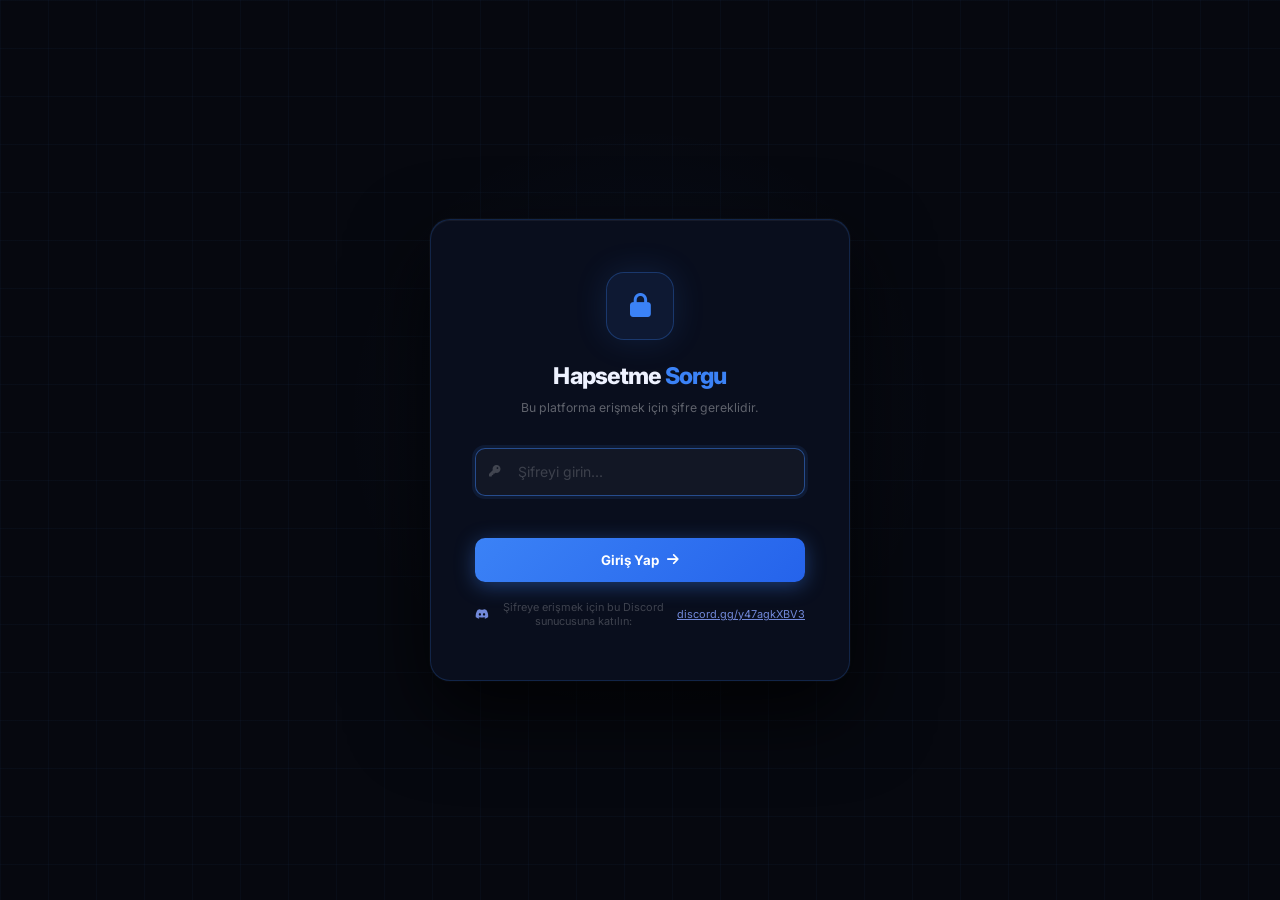
==== commit 6709c93d: "Add files via upload" ====
--- a/index.html
+++ b/index.html
@@ -46,7 +46,8 @@
       </button>
       <p class="gate-hint">
         <i class="fa-brands fa-discord"></i>
-        Şifre için Discord sunucumuza katıl
+        Şifreye erişmek için bu Discord sunucusuna katılın:
+        <a href="https://discord.gg/y47agkXBV3" target="_blank" rel="noopener noreferrer" style="color:#7289da;text-decoration:underline;">discord.gg/y47agkXBV3</a>
       </p>
     </div>
   </div>
@@ -97,8 +98,8 @@
   <!-- ══════ YT REKLAM EKRANI ══════ -->
   <div id="yt-screen" class="yt-overlay hidden">
     <div class="yt-box">
-      <a href="https://youtu.be/e0wCUWv7WUM" target="_blank" rel="noopener noreferrer" class="yt-thumb-link">
-        <img src="https://img.youtube.com/vi/e0wCUWv7WUM/maxresdefault.jpg" alt="YouTube" class="yt-thumb" />
+      <a href="https://www.youtube.com/watch?v=Cs5t_MTKBmE" target="_blank" rel="noopener noreferrer" class="yt-thumb-link">
+        <img src="https://img.youtube.com/vi/Cs5t_MTKBmE/maxresdefault.jpg" alt="YouTube" class="yt-thumb" />
         <div class="yt-play-icon"><i class="fa-solid fa-play"></i></div>
       </a>
       <div class="yt-info">
